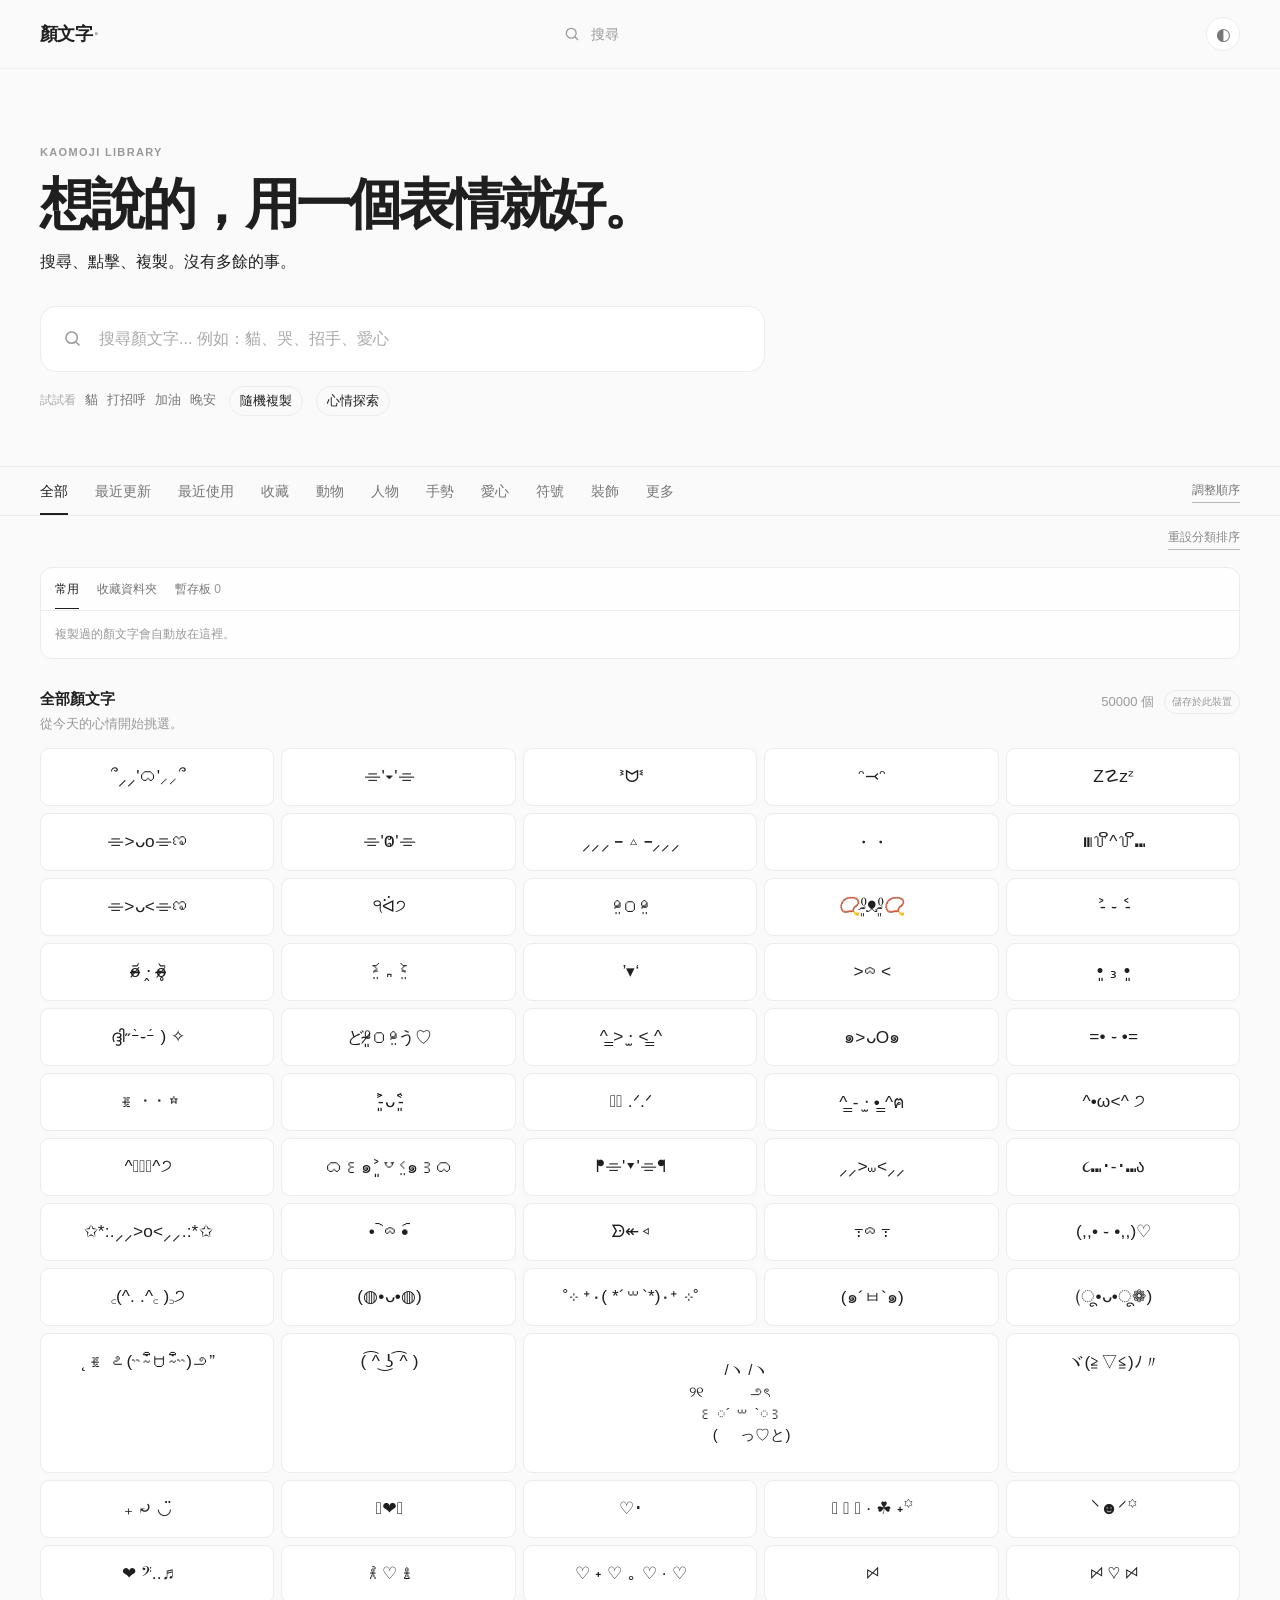
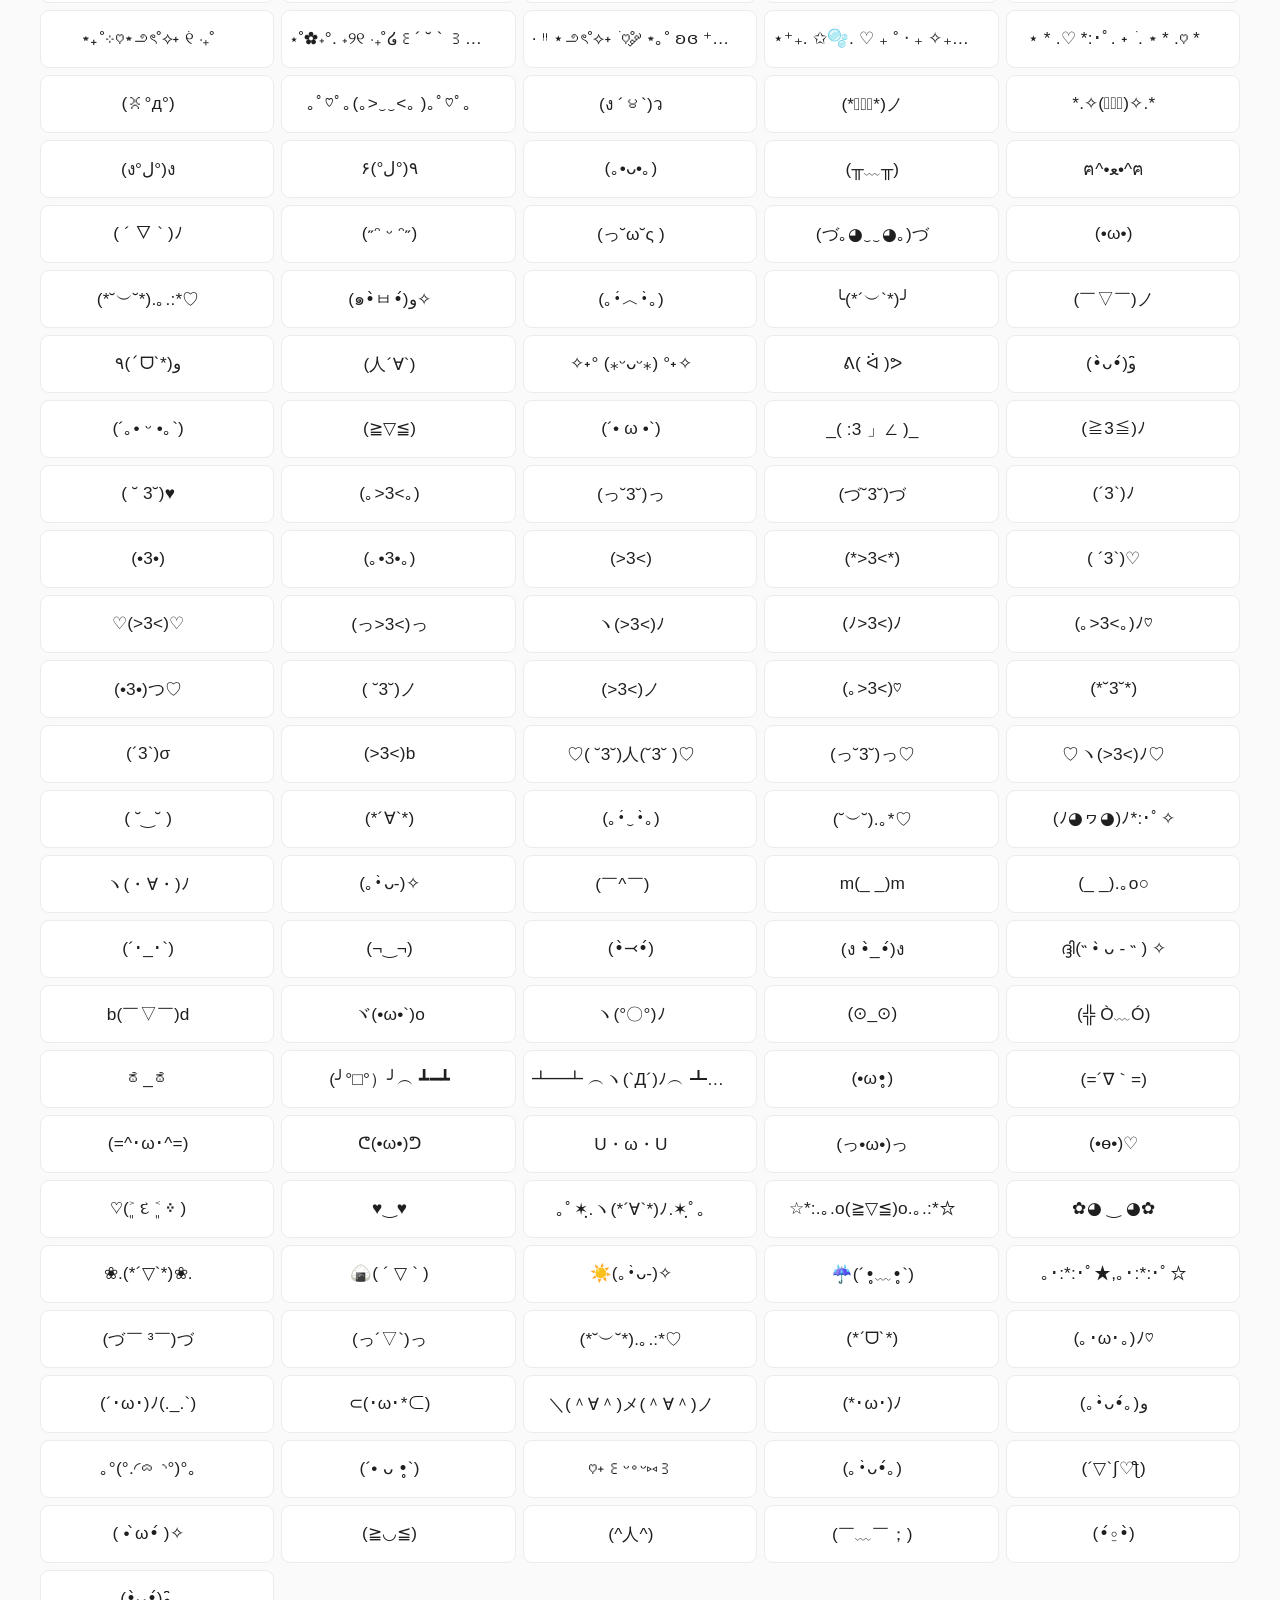
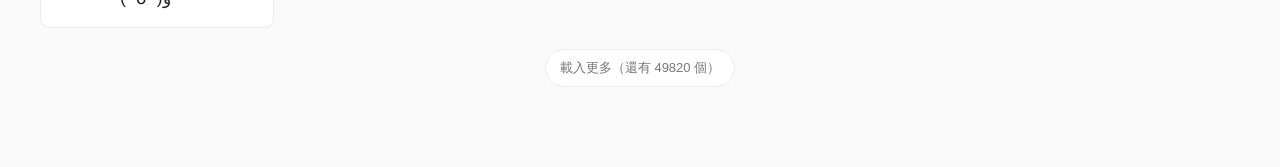
==== index.html @ 2b72f9fc "Refresh no-mark catalog version" ====
<!doctype html>
<html lang="zh-Hant">
  <head>
    <meta name="google-site-verification" content="ATZ54jSmBNwlNA5wtDltwDl-z40G0JLNudGG2Vy8XMU" />
    <meta charset="UTF-8" />
    <meta name="viewport" content="width=device-width, initial-scale=1.0" />
    <meta name="theme-color" content="#fafafa" />
    <meta name="description" content="快速搜尋、收藏並複製顏文字。乾淨、安靜的 Kaomoji 工具。" />
    <meta property="og:title" content="顏文字 · Kaomoji" />
    <meta property="og:description" content="快速搜尋、收藏並複製顏文字。" />
    <link rel="icon" href="./favicon.svg" type="image/svg+xml" />
    <link rel="manifest" href="./manifest.webmanifest" />
    <title>顏文字 · Kaomoji</title>
    <link rel="stylesheet" href="./styles.css?v=20260801-no-combining-marks" />
  </head>
  <body>
    <header class="site-header">
      <div class="header-content">
        <a class="logo" href="#top" aria-label="顏文字首頁">顏文字<span>·</span></a>
        <label class="header-search" for="search-input">
          <svg viewBox="0 0 24 24" aria-hidden="true"><circle cx="11" cy="11" r="6.5"></circle><path d="m16 16 4 4"></path></svg>
          <input id="search-input" type="search" placeholder="搜尋" autocomplete="off" />
        </label>
        <button id="theme-toggle" class="theme-toggle" type="button" aria-label="切換深色模式" title="切換深色模式">◐</button>
      </div>
    </header>

    <main id="top" class="main-content">
      <section class="intro" aria-labelledby="page-title">
        <p class="eyebrow">KAOMOJI LIBRARY</p>
        <h1 id="page-title">想說的，用一個表情就好。</h1>
        <p>搜尋、點擊、複製。沒有多餘的事。</p>
        <label class="hero-search" for="hero-search-input">
          <svg viewBox="0 0 24 24" aria-hidden="true"><circle cx="11" cy="11" r="6.5"></circle><path d="m16 16 4 4"></path></svg>
          <input id="hero-search-input" type="search" placeholder="搜尋顏文字... 例如：貓、哭、招手、愛心" autocomplete="off" />
          <button class="clear-search" type="button" aria-label="清除搜尋">清除</button>
        </label>
        <div class="suggestions" aria-label="常用搜尋">
          <span>試試看</span>
          <button type="button">貓</button><button type="button">打招呼</button><button type="button">加油</button><button type="button">晚安</button>
          <button type="button" id="random-button" class="random-button">隨機複製</button>
          <button type="button" id="mood-button" class="random-button">心情探索</button>
        </div>
      </section>

      <nav class="category-bar" aria-label="顏文字分類">
        <div id="categories" class="categories"></div>
        <button id="reorder-categories" class="reorder-categories" type="button" aria-pressed="false">調整順序</button>
      </nav>
      <section id="filter-panel" class="filter-panel" aria-label="完整分類" hidden></section>
      <button id="reset-category-order" class="reset-category-order" type="button" hidden>重設分類排序</button>

      <section class="personal-tools" aria-label="我的工具">
        <div class="tool-tabs" role="tablist" aria-label="個人顏文字">
          <button type="button" class="tool-tab active" data-personal-view="frequent">常用</button>
          <button type="button" class="tool-tab" data-personal-view="collections">收藏資料夾</button>
          <button type="button" class="tool-tab" data-personal-view="clipboard">暫存板 <span id="clipboard-count">0</span></button>
        </div>
        <div id="personal-panel" class="personal-panel"></div>
      </section>

      <section class="list-section" aria-live="polite">
        <div class="list-heading">
          <div><p id="list-title">全部顏文字</p><span id="category-description">從今天的心情開始挑選。</span></div>
          <div class="list-meta"><span id="result-count"></span><span class="storage-status">儲存於此裝置</span></div>
        </div>
        <div id="kaomoji-list" class="kaomoji-list"></div>
        <div id="empty-state" class="empty-state" hidden>
          <p>找不到相符的顏文字</p>
          <div id="related-searches" class="related-searches" aria-label="建議搜尋"></div>
          <button type="button" id="reset-button">清除搜尋</button>
        </div>
      </section>
    </main>

    <template id="kaomoji-template">
      <article class="kaomoji-row">
        <button class="kaomoji-copy" type="button" aria-label="複製顏文字">
          <span class="kaomoji-main"><span class="kaomoji-text"></span><span class="copied-text" aria-hidden="true">✓ 已複製</span></span>
          <span class="kaomoji-tags"></span>
        </button>
        <button class="favorite-button" type="button" aria-label="加入收藏">
          <svg viewBox="0 0 24 24" aria-hidden="true"><path d="m12 20-1.45-1.32C5.4 14.02 2 10.94 2 7.15 2 4.07 4.42 2 7.5 2c1.74 0 3.41.81 4.5 2.09A6.05 6.05 0 0 1 16.5 2C19.58 2 22 4.07 22 7.15c0 3.79-3.4 6.87-8.55 11.54L12 20Z"></path></svg>
        </button>
        <button class="details-button" type="button" aria-label="查看顏文字詳情">i</button>
        <button class="collection-button" type="button" aria-label="加入收藏資料夾">＋</button>
      </article>
    </template>

    <dialog id="details-dialog" class="details-dialog">
      <button class="dialog-close" type="button" aria-label="關閉">×</button>
      <p class="dialog-kicker">顏文字詳情</p>
      <p id="detail-kaomoji" class="detail-kaomoji"></p>
      <p id="detail-name" class="detail-name"></p>
      <div id="detail-tags" class="detail-tags"></div>
      <div class="detail-actions">
        <button id="detail-copy" type="button">複製</button>
        <button id="detail-share" type="button">分享連結</button>
      </div>
      <div><p class="dialog-kicker">相似顏文字</p><div id="similar-kaomojis" class="similar-kaomojis"></div></div>
    </dialog>

    <script src="./script.js?v=20260801-no-combining-marks"></script>
  </body>
</html>
---- styles.css ----
:root {
  --bg: #fafafa;
  --surface: #ffffff;
  --text: #1f1f1f;
  --muted: #777777;
  --border: #ececec;
  --soft: #f5f5f5;
  --radius: 16px;
}

:root[data-theme="dark"] {
  --bg: #171717;
  --surface: #202020;
  --text: #f2f2f2;
  --muted: #aaa;
  --border: #363636;
  --soft: #2b2b2b;
}

* { box-sizing: border-box; }
html { scroll-behavior: smooth; }
body {
  margin: 0;
  background: var(--bg);
  color: var(--text);
  font-family: -apple-system, BlinkMacSystemFont, "Segoe UI", "Noto Sans TC", sans-serif;
  -webkit-font-smoothing: antialiased;
}
button, input { font: inherit; }
button { cursor: pointer; }

.site-header {
  position: sticky;
  top: 0;
  z-index: 10;
  background: color-mix(in srgb, var(--bg) 92%, transparent);
  backdrop-filter: blur(12px);
  border-bottom: 1px solid color-mix(in srgb, var(--border) 75%, transparent);
}
.header-content, .main-content { width: min(1200px, calc(100% - 40px)); margin: 0 auto; }
.header-content { height: 68px; display: flex; align-items: center; justify-content: space-between; gap: 38px; }
.logo { flex: 0 0 auto; color: var(--text); font-size: 18px; font-weight: 680; letter-spacing: -.04em; text-decoration: none; }
.logo span { color: #aaa; padding-left: 2px; }
.header-search { height: 36px; display: flex; align-items: center; gap: 8px; width: 178px; color: #999; }
.header-search svg, .hero-search svg { width: 18px; height: 18px; flex: none; fill: none; stroke: currentColor; stroke-width: 1.7; }
.header-search input { width: 100%; min-width: 0; border: 0; outline: 0; background: transparent; color: var(--text); font-size: 14px; }
.header-search input::placeholder { color: #999; }
.theme-toggle { display: grid; place-items: center; width: 34px; height: 34px; flex: none; border: 1px solid var(--border); border-radius: 50%; background: var(--surface); color: var(--muted); font-size: 17px; transition: 200ms ease-out; }
.theme-toggle:hover { color: var(--text); border-color: var(--muted); }

.intro { padding: 77px 0 50px; max-width: 725px; }
.eyebrow { margin: 0 0 16px; color: #999; font-size: 11px; font-weight: 650; letter-spacing: .12em; }
h1 { margin: 0; font-size: clamp(36px, 5vw, 55px); font-weight: 700; letter-spacing: -.07em; line-height: 1.12; }
.intro > p:last-child { margin: 16px 0 0; color: var(--muted); font-size: 15px; }
.hero-search { height: 66px; display: flex; align-items: center; gap: 14px; margin-top: 33px; padding: 0 17px 0 21px; background: var(--surface); border: 1px solid var(--border); border-radius: var(--radius); color: #999; transition: border-color 200ms ease-out, box-shadow 200ms ease-out; }
.hero-search:focus-within { border-color: #b7b7b7; box-shadow: 0 8px 24px rgba(0,0,0,.045); }
.hero-search svg { width: 21px; height: 21px; }
.hero-search input { width: 100%; min-width: 0; border: 0; outline: 0; background: transparent; color: var(--text); font-size: 16px; }
.hero-search input::placeholder { color: #aaa; }
.clear-search { visibility: hidden; flex: none; border: 0; background: var(--soft); border-radius: 7px; padding: 7px 10px; color: var(--muted); font-size: 12px; }
.clear-search.visible { visibility: visible; }
.suggestions { display: flex; align-items: center; gap: 9px; margin-top: 14px; overflow-x: auto; white-space: nowrap; scrollbar-width: none; }
.suggestions::-webkit-scrollbar { display: none; }
.suggestions span { color: #aaa; font-size: 12px; }
.suggestions button { border: 0; border-bottom: 1px solid transparent; background: transparent; padding: 3px 0; color: var(--muted); font-size: 13px; transition: color 200ms ease-out, border-color 200ms ease-out; }
.suggestions button:hover { border-color: var(--text); color: var(--text); }
.suggestions .random-button { margin-left: 4px; border: 1px solid var(--border); border-radius: 99px; padding: 5px 10px; color: var(--text); }
.suggestions .random-button:hover { border-color: var(--text); }

.category-bar { position: sticky; top: 68px; z-index: 5; display: flex; align-items: center; gap: 18px; margin: 0 calc((100vw - min(1200px, calc(100vw - 40px))) / -2); padding: 0 max(20px, calc((100vw - 1200px) / 2)); background: color-mix(in srgb, var(--bg) 94%, transparent); backdrop-filter: blur(10px); border-top: 1px solid var(--border); border-bottom: 1px solid var(--border); }
.categories { min-width: 0; flex: 1; }
.reorder-categories { flex: none; border: 0; border-bottom: 1px solid #b9b9b9; padding: 3px 0; background: transparent; color: #777; font-size: 12px; }
.reorder-categories[aria-pressed="true"] { color: var(--text); border-color: var(--text); }
.categories { display: flex; gap: 27px; overflow-x: auto; scrollbar-width: none; white-space: nowrap; }
.categories::-webkit-scrollbar { display: none; }
.category-button { position: relative; display: inline-flex; align-items: center; gap: 5px; flex: none; border: 0; background: transparent; color: var(--muted); padding: 16px 0 14px; font-size: 14px; transition: color 200ms ease-out; }
.category-button:hover, .category-button.active { color: var(--text); }
.category-button.active::after { content: ""; position: absolute; height: 1.5px; background: var(--text); inset: auto 0 0; }
.category-button { touch-action: pan-x; }
.category-button.dragging { opacity: .35; }
.category-bar.reorder-mode .category-button { cursor: grab; animation: category-wiggle .16s ease-in-out infinite alternate; }
.category-bar.reorder-mode .category-button:active { cursor: grabbing; }
.category-drag-handle { display: none; color: #aaa; font-size: 15px; line-height: 1; touch-action: none; user-select: none; }
.category-bar.reorder-mode .category-drag-handle { display: inline; }
.category-button.drop-target::before { content: ""; position: absolute; top: 12px; bottom: 11px; left: -14px; width: 2px; border-radius: 2px; background: var(--text); }
.category-button.drop-target-after::after { content: ""; position: absolute; top: 12px; bottom: 11px; right: -14px; width: 2px; border-radius: 2px; background: var(--text); }
.category-bar.reorder-mode { cursor: grabbing; user-select: none; }
@keyframes category-wiggle { from { transform: rotate(-.35deg); } to { transform: rotate(.35deg); } }
.reset-category-order { display: block; margin: 10px 0 0 auto; border: 0; border-bottom: 1px solid #bbb; padding: 3px 0; background: transparent; color: #888; font-size: 12px; }
.filter-panel { margin: 0 0 4px; padding: 22px 0 2px; border-bottom: 1px solid var(--border); }
.filter-group { display: flex; align-items: baseline; gap: 18px; padding: 0 0 16px; }
.filter-group > span { width: 54px; flex: none; color: #999; font-size: 12px; }
.filter-options { display: flex; flex-wrap: wrap; gap: 8px; }
.filter-option { border: 1px solid var(--border); border-radius: 99px; background: var(--surface); padding: 6px 10px; color: var(--muted); font-size: 13px; transition: 200ms ease-out; }
.filter-option:hover, .filter-option.active { border-color: var(--text); color: var(--text); }

.personal-tools { margin-top: 17px; border: 1px solid var(--border); border-radius: 12px; background: color-mix(in srgb, var(--surface) 88%, transparent); }
.tool-tabs { display: flex; align-items: center; gap: 18px; min-height: 43px; padding: 0 14px; border-bottom: 1px solid var(--border); overflow-x: auto; }
.tool-tab { flex: none; border: 0; border-bottom: 1px solid transparent; background: transparent; padding: 12px 0 10px; color: var(--muted); font-size: 12px; }
.tool-tab.active { border-color: var(--text); color: var(--text); }
.tool-tab span { color: #999; }
.personal-panel { min-height: 47px; display: flex; align-items: center; gap: 8px; padding: 8px 14px; overflow-x: auto; scrollbar-width: none; }
.personal-panel::-webkit-scrollbar { display: none; }
.personal-panel p { margin: 0; color: #999; font-size: 12px; }
.personal-panel button, .collection-chip { flex: none; border: 1px solid var(--border); border-radius: 99px; background: var(--surface); padding: 6px 10px; color: var(--muted); font-size: 12px; }
.personal-panel button:hover, .collection-chip:hover { border-color: var(--text); color: var(--text); }
.personal-panel .primary-tool { border-color: var(--text); color: var(--text); }
.personal-panel .danger-tool { color: #c87079; }

.list-section { padding: 31px 0 76px; }
.list-heading { display: flex; justify-content: space-between; align-items: flex-start; min-height: 34px; margin-bottom: 15px; }
.list-heading p { margin: 0 0 5px; font-size: 15px; font-weight: 650; }
.list-heading div > span { color: #999; font-size: 13px; }
.list-heading span { color: #aaa; font-size: 13px; }
.list-meta { display: flex; align-items: center; gap: 10px; }
.storage-status { border: 1px solid var(--border); border-radius: 99px; padding: 4px 7px; color: #aaa; font-size: 10px !important; }
.kaomoji-list { display: grid; grid-template-columns: repeat(5, minmax(0, 1fr)); gap: 7px; }
.load-more-button { grid-column: 1 / -1; justify-self: center; margin: 14px 0 4px; border: 1px solid var(--border); border-radius: 999px; background: var(--surface); padding: 9px 14px; color: var(--muted); font-size: 13px; transition: border-color 200ms ease-out, color 200ms ease-out; }
.load-more-button:hover { border-color: var(--text); color: var(--text); }
.kaomoji-row { position: relative; min-width: 0; min-height: 56px; border: 1px solid var(--border); border-radius: 9px; background: var(--surface); overflow: hidden; transition: box-shadow 200ms ease-out, transform 200ms ease-out, border-color 200ms ease-out; }
.kaomoji-row:hover { border-color: rgba(120,120,120,.24); background: rgba(255,255,255,.58); box-shadow: 0 7px 18px rgba(0,0,0,.045); backdrop-filter: blur(13px) saturate(1.15); -webkit-backdrop-filter: blur(13px) saturate(1.15); transform: translateY(-1px); }
.kaomoji-copy { width: 100%; min-height: 56px; display: grid; place-items: center; border: 0; background: transparent; color: var(--text); padding: 8px 26px 8px 8px; text-align: center; transition: background 200ms ease-out; }
.kaomoji-copy:hover { background: #fdfdfd; }
.kaomoji-main { max-width: 100%; overflow: hidden; font-size: clamp(15px, 1.35vw, 19px); letter-spacing: .01em; text-overflow: ellipsis; white-space: nowrap; }
.kaomoji-row.multiline { grid-column: span 2; min-height: 138px; }
.kaomoji-row.multiline .kaomoji-copy { min-height: 138px; padding: 12px 30px 12px 12px; }
.kaomoji-row.multiline .kaomoji-main { overflow: visible; font-size: 15px; line-height: 1.45; text-overflow: clip; white-space: pre; }
.kaomoji-tags { display: none; }
.kaomoji-row:hover .kaomoji-copy { color: var(--text); }
.kaomoji-row:hover .kaomoji-text { display: none; }
.kaomoji-row:hover .kaomoji-tags { display: flex; position: absolute; inset: 0; align-items: center; justify-content: center; gap: 5px; padding: 7px 26px 7px 8px; color: #858585; font-size: 11px; white-space: nowrap; }
.kaomoji-row:hover .kaomoji-tags i { font-style: normal; }
.copied-text { display: none; color: #43805f; font-size: 14px; font-weight: 600; letter-spacing: .01em; }
.kaomoji-row.copied .kaomoji-text { display: none; }
.kaomoji-row.copied .copied-text { display: inline; }
.favorite-button { position: absolute; top: 3px; right: 3px; border: 0; background: transparent; color: #bbb; padding: 8px; line-height: 0; opacity: 0; transition: opacity 200ms ease-out, color 200ms ease-out, transform 200ms ease-out; }
.kaomoji-row:hover .favorite-button, .favorite-button.active { opacity: 1; }
.favorite-button svg { width: 18px; height: 18px; fill: transparent; stroke: currentColor; stroke-width: 1.6; }
.favorite-button.active { color: #d06b77; }
.kaomoji-row:hover .favorite-button { color: #9d9d9d; }
.kaomoji-row:hover .favorite-button.active { color: #ff9ba5; }
.favorite-button.active svg { fill: currentColor; }
.favorite-button:active { transform: scale(.88); }
.details-button, .collection-button { position: absolute; z-index: 1; border: 0; border-radius: 7px; background: transparent; color: #aaa; font-size: 13px; line-height: 1; opacity: 0; transition: opacity 200ms ease-out, color 200ms ease-out; }
.details-button { right: 30px; bottom: 5px; padding: 6px 8px; font-family: Georgia, serif; }
.collection-button { left: 4px; top: 4px; padding: 6px 8px; font-size: 16px; }
.kaomoji-row:hover .details-button, .kaomoji-row:hover .collection-button { opacity: 1; }
.details-button:hover, .collection-button:hover { color: var(--text); }
.empty-state { padding: 68px 0; text-align: center; color: var(--muted); }
.empty-state p { margin: 0 0 14px; }
.empty-state button { border: 0; border-bottom: 1px solid #aaa; padding: 3px 0; background: transparent; color: var(--text); font-size: 14px; }
.related-searches { display: flex; justify-content: center; flex-wrap: wrap; gap: 8px; max-width: 420px; margin: 0 auto 20px; }
.related-searches::before { content: "也可以試試"; width: 100%; color: #aaa; font-size: 12px; }
.related-searches button { border: 1px solid var(--border); border-radius: 99px; background: var(--surface); padding: 6px 10px; color: var(--muted); font-size: 13px; }
.related-searches button:hover { border-color: var(--text); color: var(--text); }

.details-dialog { width: min(440px, calc(100% - 32px)); border: 1px solid var(--border); border-radius: 16px; padding: 27px; background: var(--surface); color: var(--text); box-shadow: 0 24px 80px rgba(0,0,0,.16); }
.details-dialog::backdrop { background: rgba(0,0,0,.28); backdrop-filter: blur(2px); }
.dialog-close { position: absolute; top: 12px; right: 13px; border: 0; background: transparent; color: var(--muted); font-size: 22px; }
.dialog-kicker { margin: 0 0 10px; color: #999; font-size: 11px; letter-spacing: .08em; }
.detail-kaomoji { margin: 0; overflow-x: auto; color: var(--text); font-size: 28px; white-space: nowrap; }
.detail-kaomoji.multiline { font-size: 18px; line-height: 1.45; white-space: pre; }
.detail-name { margin: 13px 0 10px; color: var(--muted); font-size: 13px; }
.detail-tags { display: flex; flex-wrap: wrap; gap: 6px; }
.detail-tags span { border-radius: 99px; background: var(--soft); padding: 5px 8px; color: var(--muted); font-size: 11px; }
.detail-actions { display: flex; gap: 8px; margin: 20px 0 25px; }
.detail-actions button { border: 1px solid var(--border); border-radius: 9px; background: var(--surface); padding: 8px 11px; color: var(--text); font-size: 13px; }
.detail-actions button:first-child { background: var(--text); color: var(--surface); }
.similar-kaomojis { display: flex; flex-wrap: wrap; gap: 7px; }
.similar-kaomojis button { border: 1px solid var(--border); border-radius: 8px; background: var(--surface); padding: 7px 9px; color: var(--text); font-size: 14px; }

:root[data-theme="dark"] .site-header, :root[data-theme="dark"] .category-bar { background: color-mix(in srgb, var(--bg) 92%, transparent); }
:root[data-theme="dark"] .kaomoji-row:hover, :root[data-theme="dark"] .kaomoji-copy:hover { background: #262626; }

@media (max-width: 640px) {
  .header-content, .main-content { width: min(100% - 32px, 1200px); }
  .header-content { height: 60px; gap: 18px; }
  .logo { font-size: 17px; }
  .header-search { width: 85px; }
  .intro { padding: 55px 0 37px; }
  .hero-search { height: 59px; margin-top: 28px; padding-left: 17px; }
  .hero-search input { font-size: 15px; }
  .category-bar { top: 60px; margin: 0 -16px; padding: 0 16px; gap: 14px; }
  .filter-group { display: block; }
  .filter-group > span { display: block; margin-bottom: 9px; }
  .categories { gap: 24px; }
  .category-button { padding-top: 14px; padding-bottom: 13px; }
  .list-section { padding-top: 25px; }
  .kaomoji-list { grid-template-columns: repeat(2, minmax(0, 1fr)); gap: 7px; }
  .kaomoji-row, .kaomoji-copy { min-height: 54px; }
  .kaomoji-row.multiline, .kaomoji-row.multiline .kaomoji-copy { grid-column: 1 / -1; min-height: 138px; }
  .kaomoji-main { font-size: 17px; }
  .kaomoji-tags { display: none; }
  .favorite-button { opacity: 1; }
  .details-button, .collection-button { opacity: 1; }
  .personal-tools { margin-top: 13px; }
}

@media (min-width: 641px) and (max-width: 900px) {
  .kaomoji-list { grid-template-columns: repeat(3, minmax(0, 1fr)); }
}
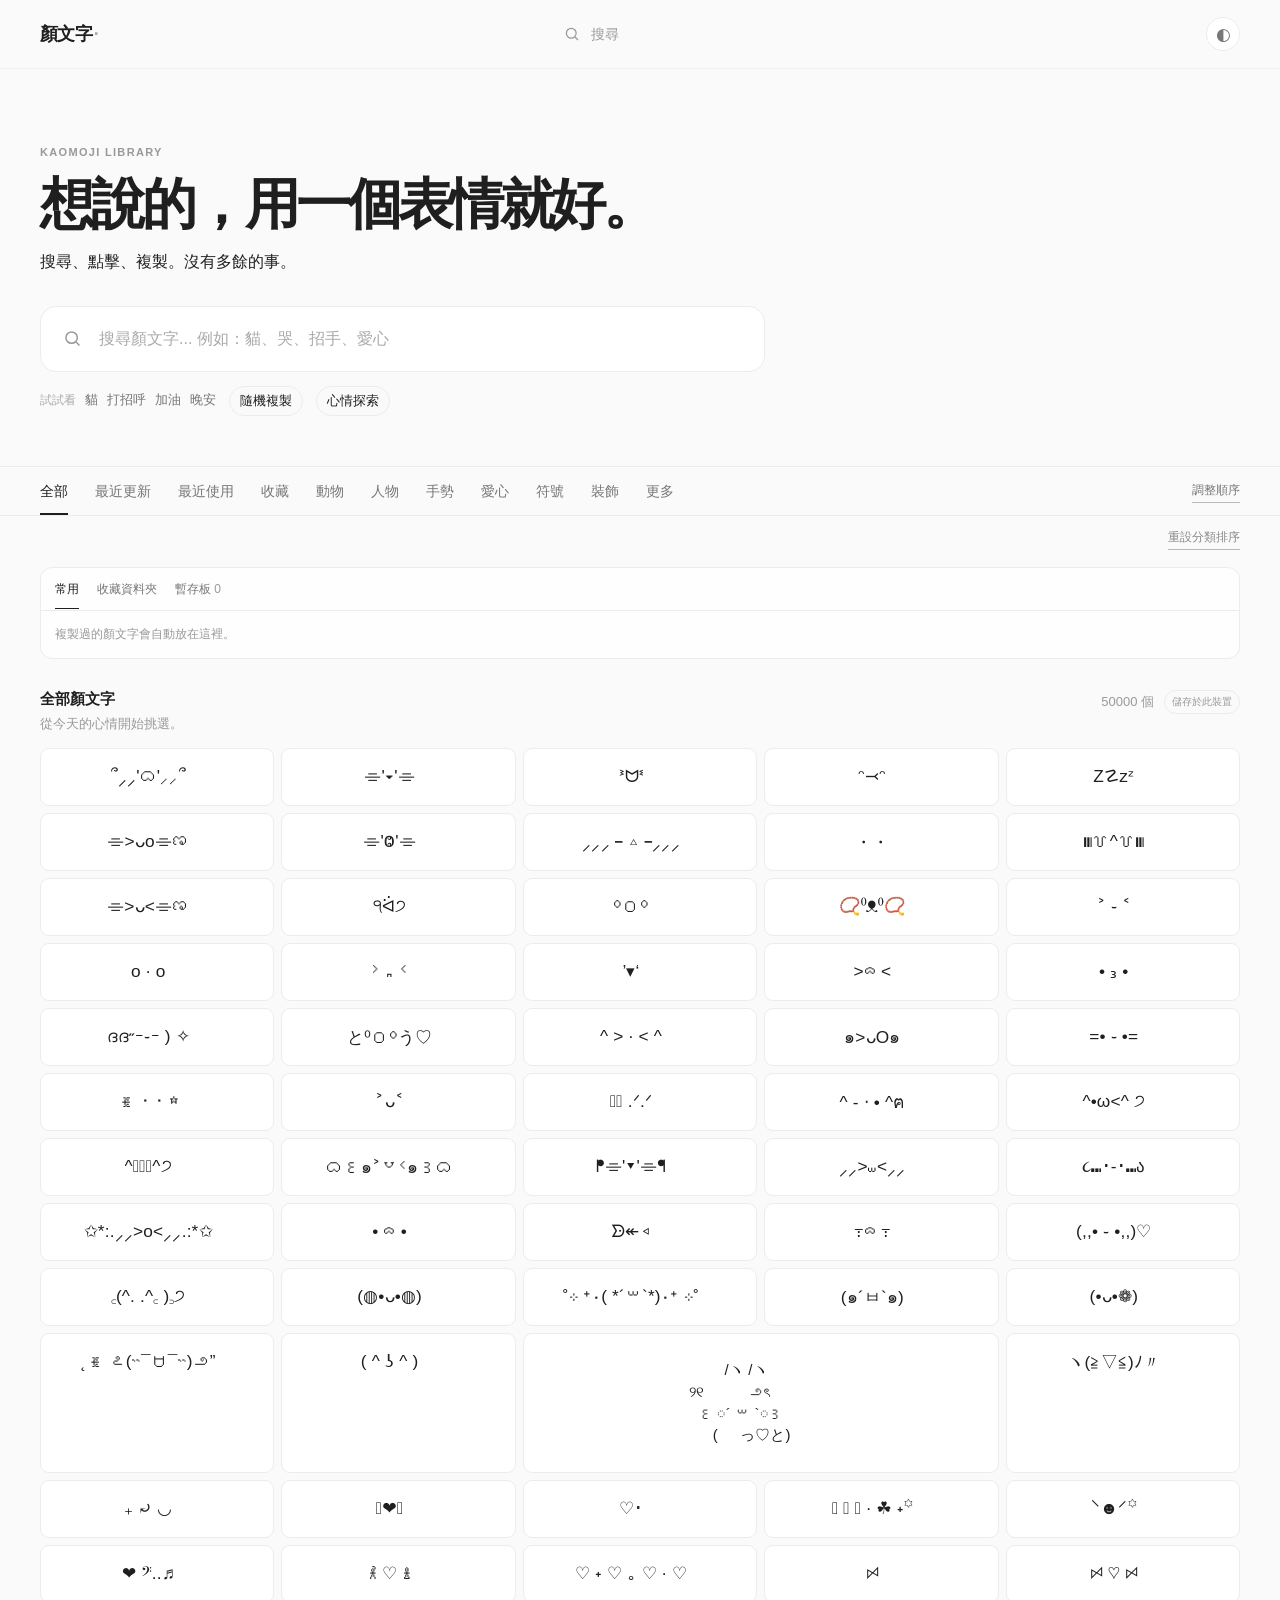
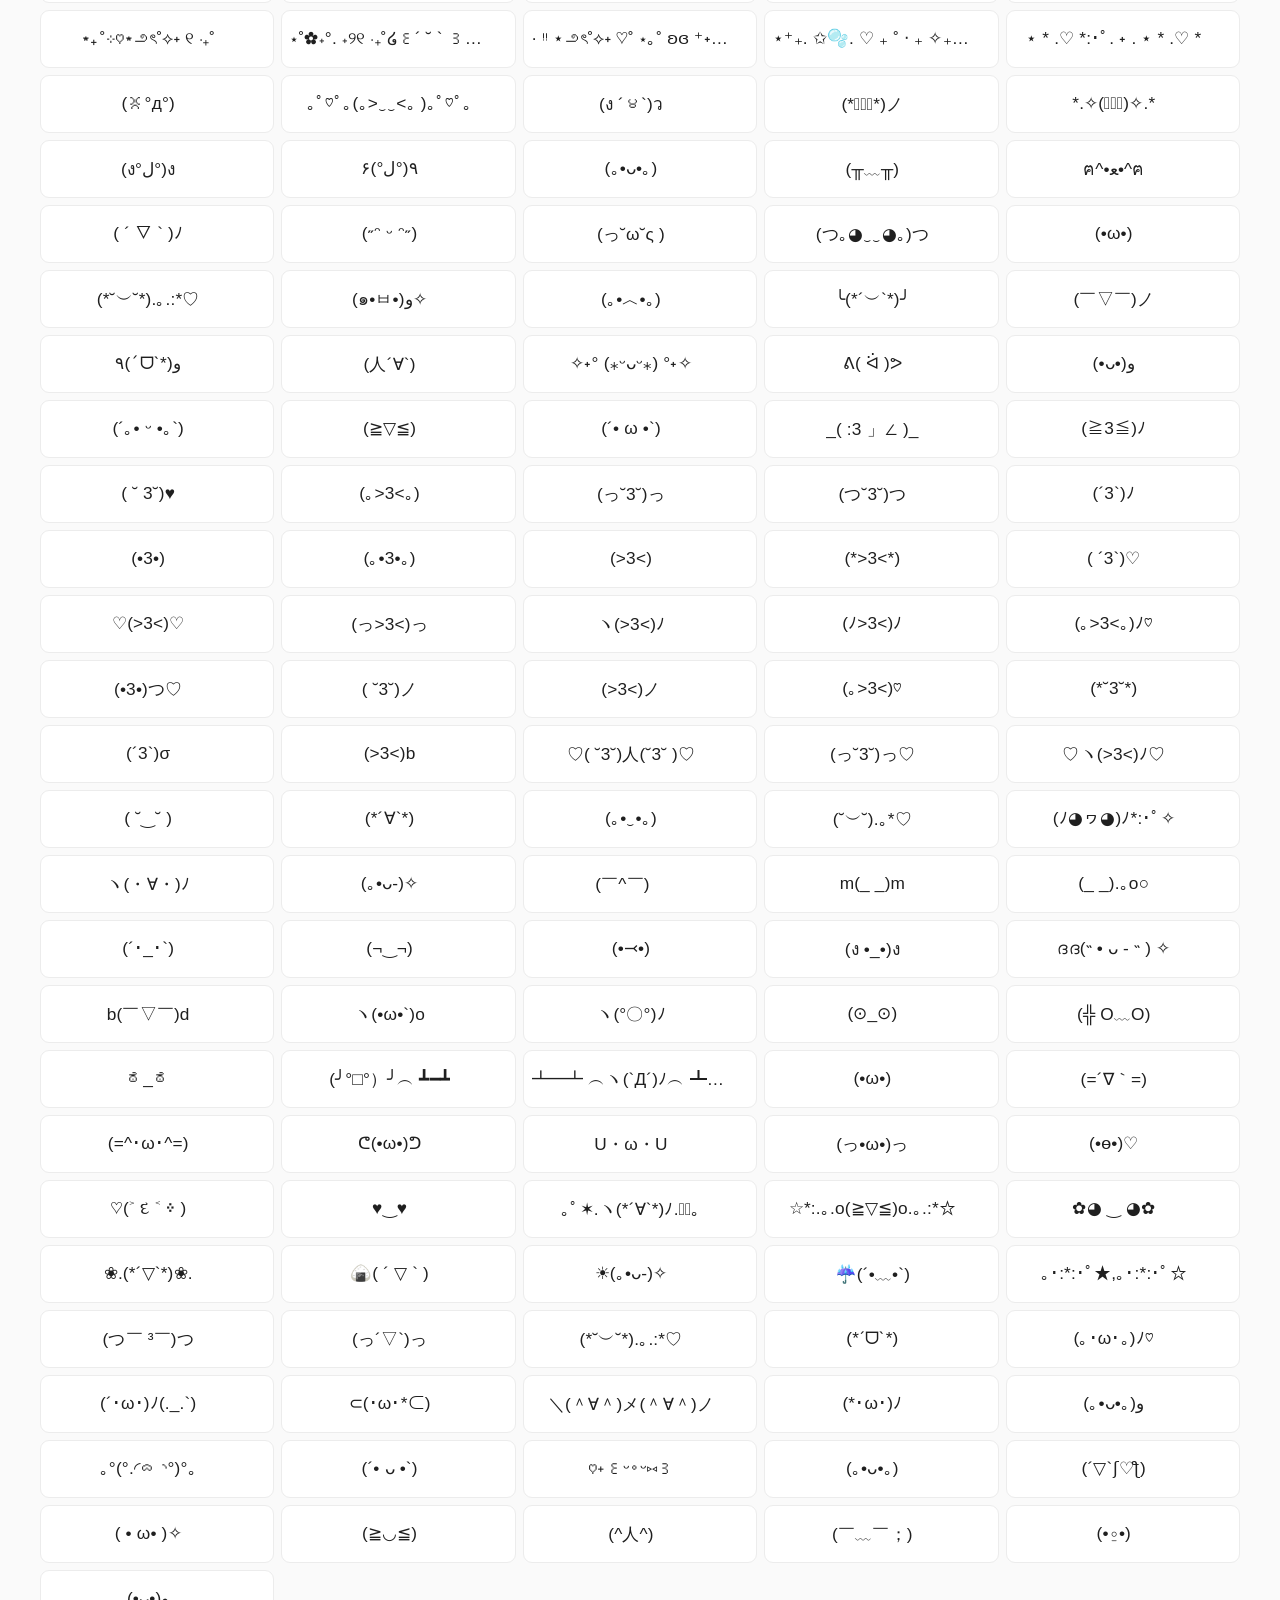
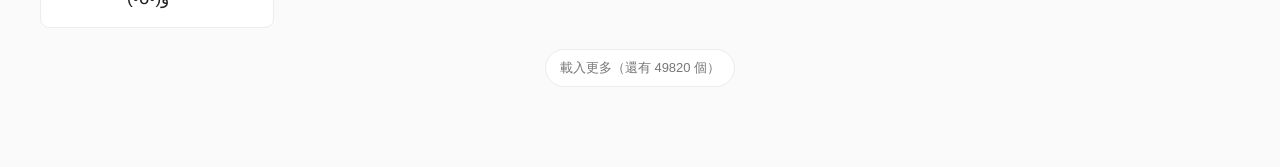
==== commit 8a84f7ea: "Refresh stable glyph version" ====
--- a/index.html
+++ b/index.html
@@ -11,7 +11,7 @@
     <link rel="icon" href="./favicon.svg" type="image/svg+xml" />
     <link rel="manifest" href="./manifest.webmanifest" />
     <title>顏文字 · Kaomoji</title>
-    <link rel="stylesheet" href="./styles.css?v=20260801-no-combining-marks" />
+    <link rel="stylesheet" href="./styles.css?v=20260801-stable-glyphs" />
   </head>
   <body>
     <header class="site-header">
@@ -100,6 +100,6 @@
       <div><p class="dialog-kicker">相似顏文字</p><div id="similar-kaomojis" class="similar-kaomojis"></div></div>
     </dialog>
 
-    <script src="./script.js?v=20260801-no-combining-marks"></script>
+    <script src="./script.js?v=20260801-stable-glyphs"></script>
   </body>
 </html>
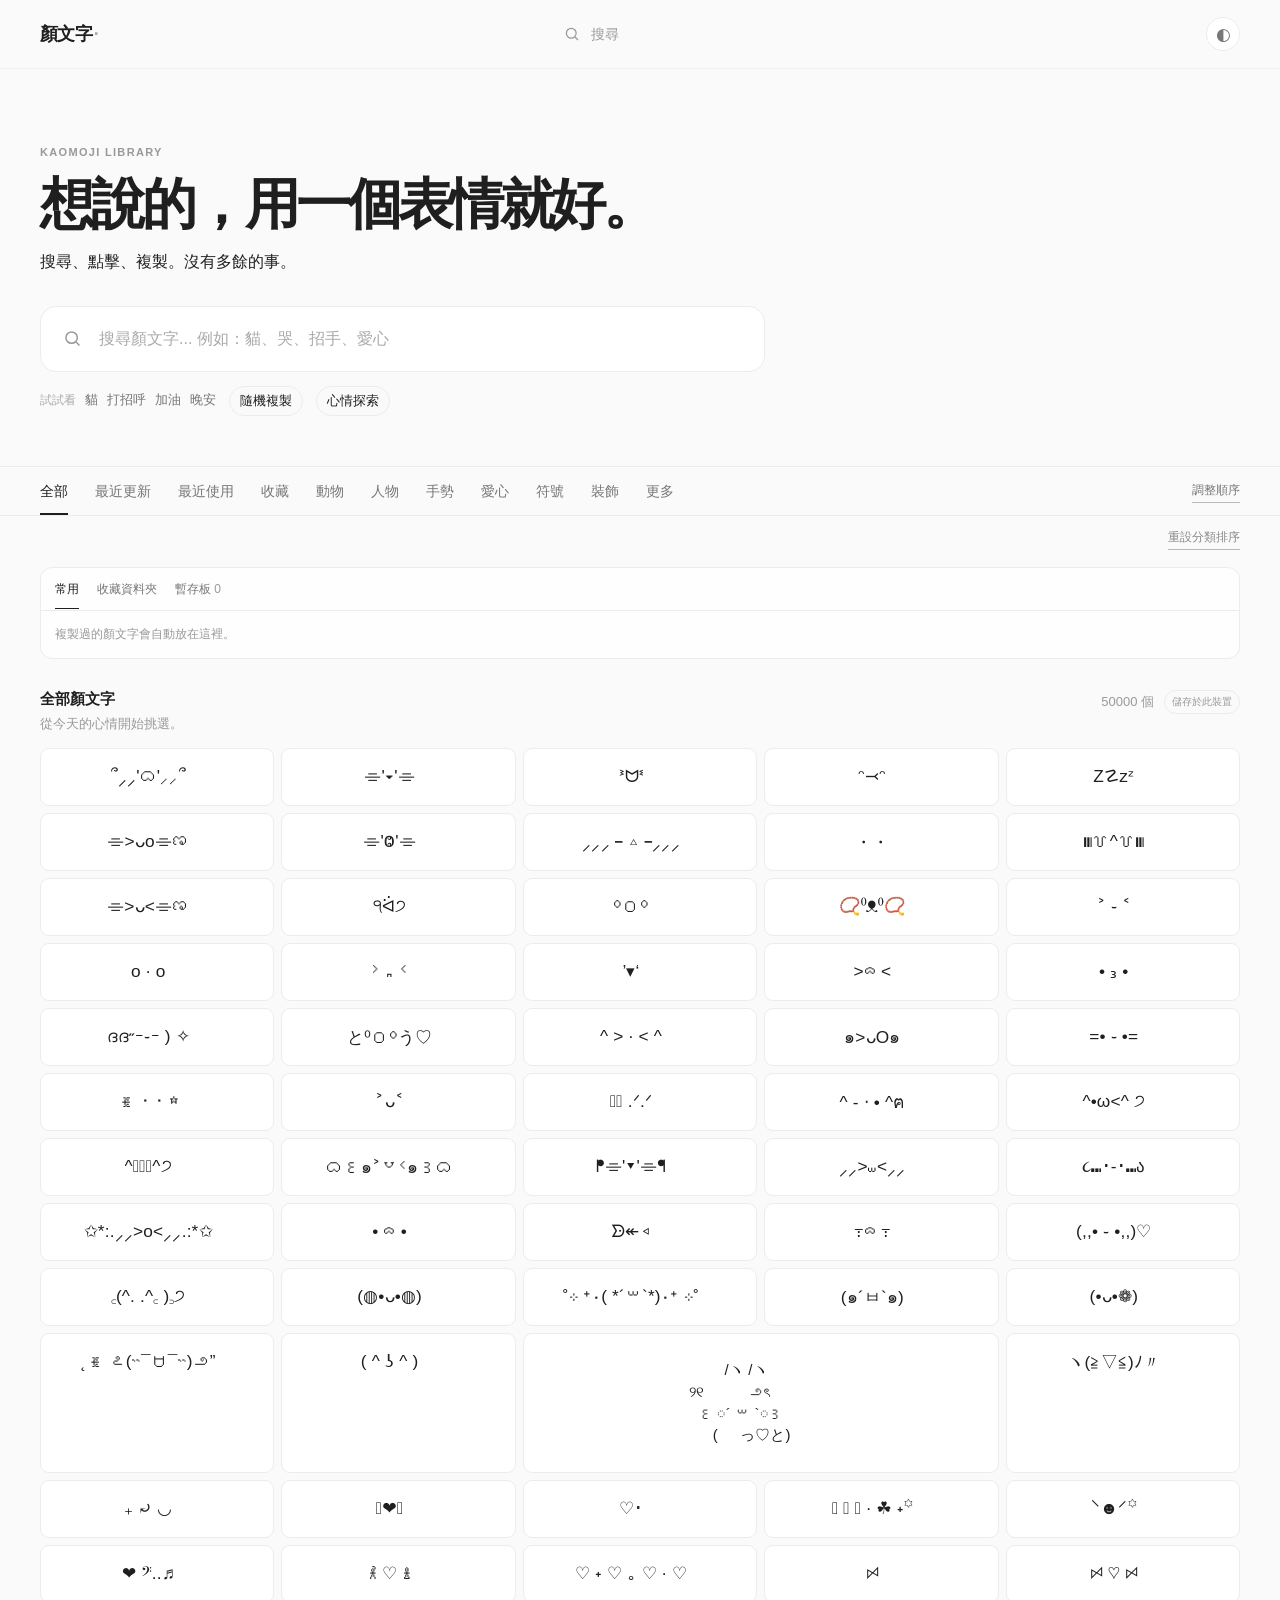
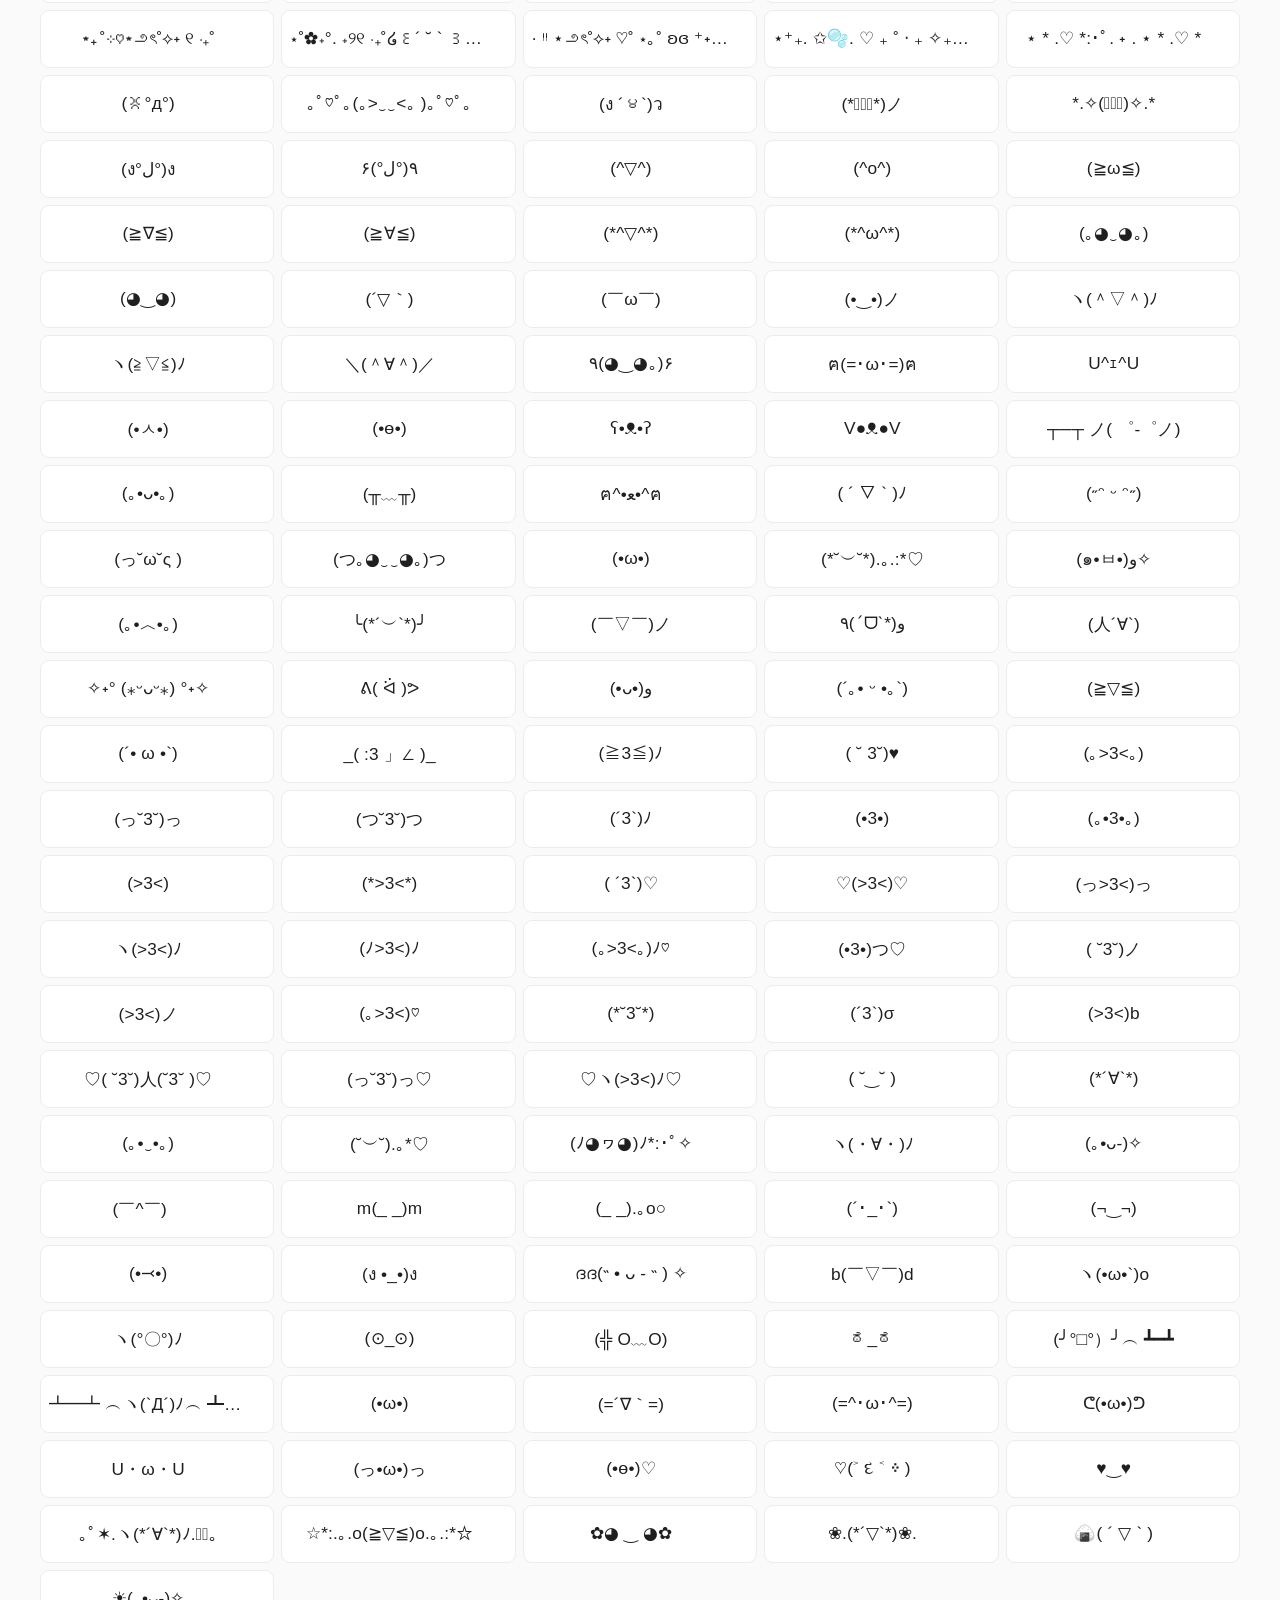
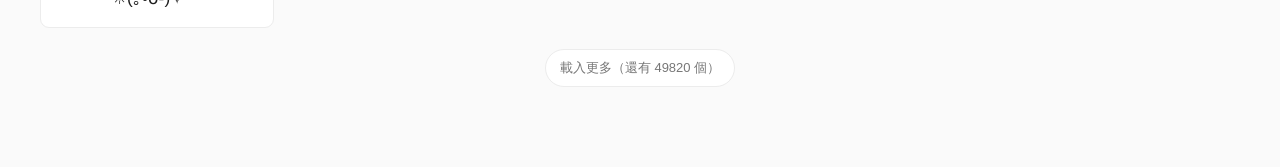
==== commit c8eaa9d6: "Refresh stable picks version" ====
--- a/index.html
+++ b/index.html
@@ -11,7 +11,7 @@
     <link rel="icon" href="./favicon.svg" type="image/svg+xml" />
     <link rel="manifest" href="./manifest.webmanifest" />
     <title>顏文字 · Kaomoji</title>
-    <link rel="stylesheet" href="./styles.css?v=20260801-stable-glyphs" />
+    <link rel="stylesheet" href="./styles.css?v=20260801-stable-picks" />
   </head>
   <body>
     <header class="site-header">
@@ -100,6 +100,6 @@
       <div><p class="dialog-kicker">相似顏文字</p><div id="similar-kaomojis" class="similar-kaomojis"></div></div>
     </dialog>
 
-    <script src="./script.js?v=20260801-stable-glyphs"></script>
+    <script src="./script.js?v=20260801-stable-picks"></script>
   </body>
 </html>
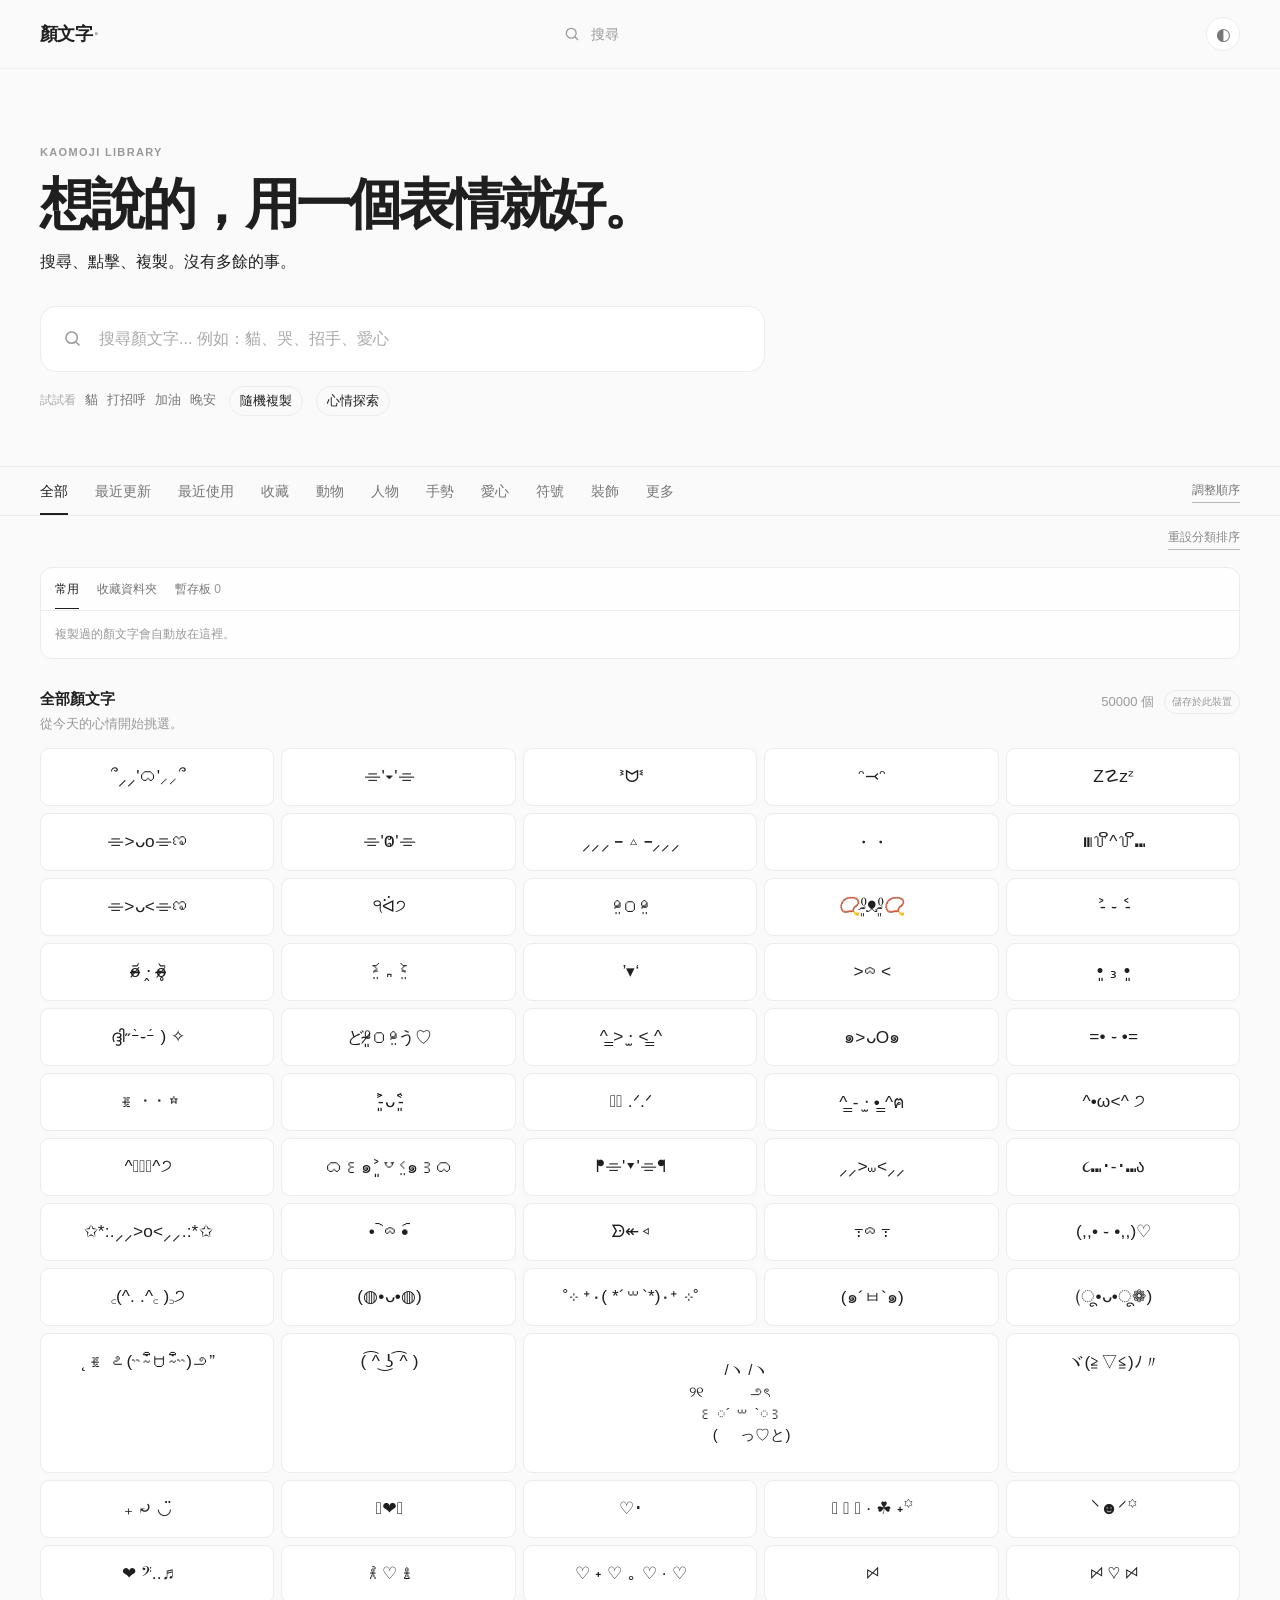
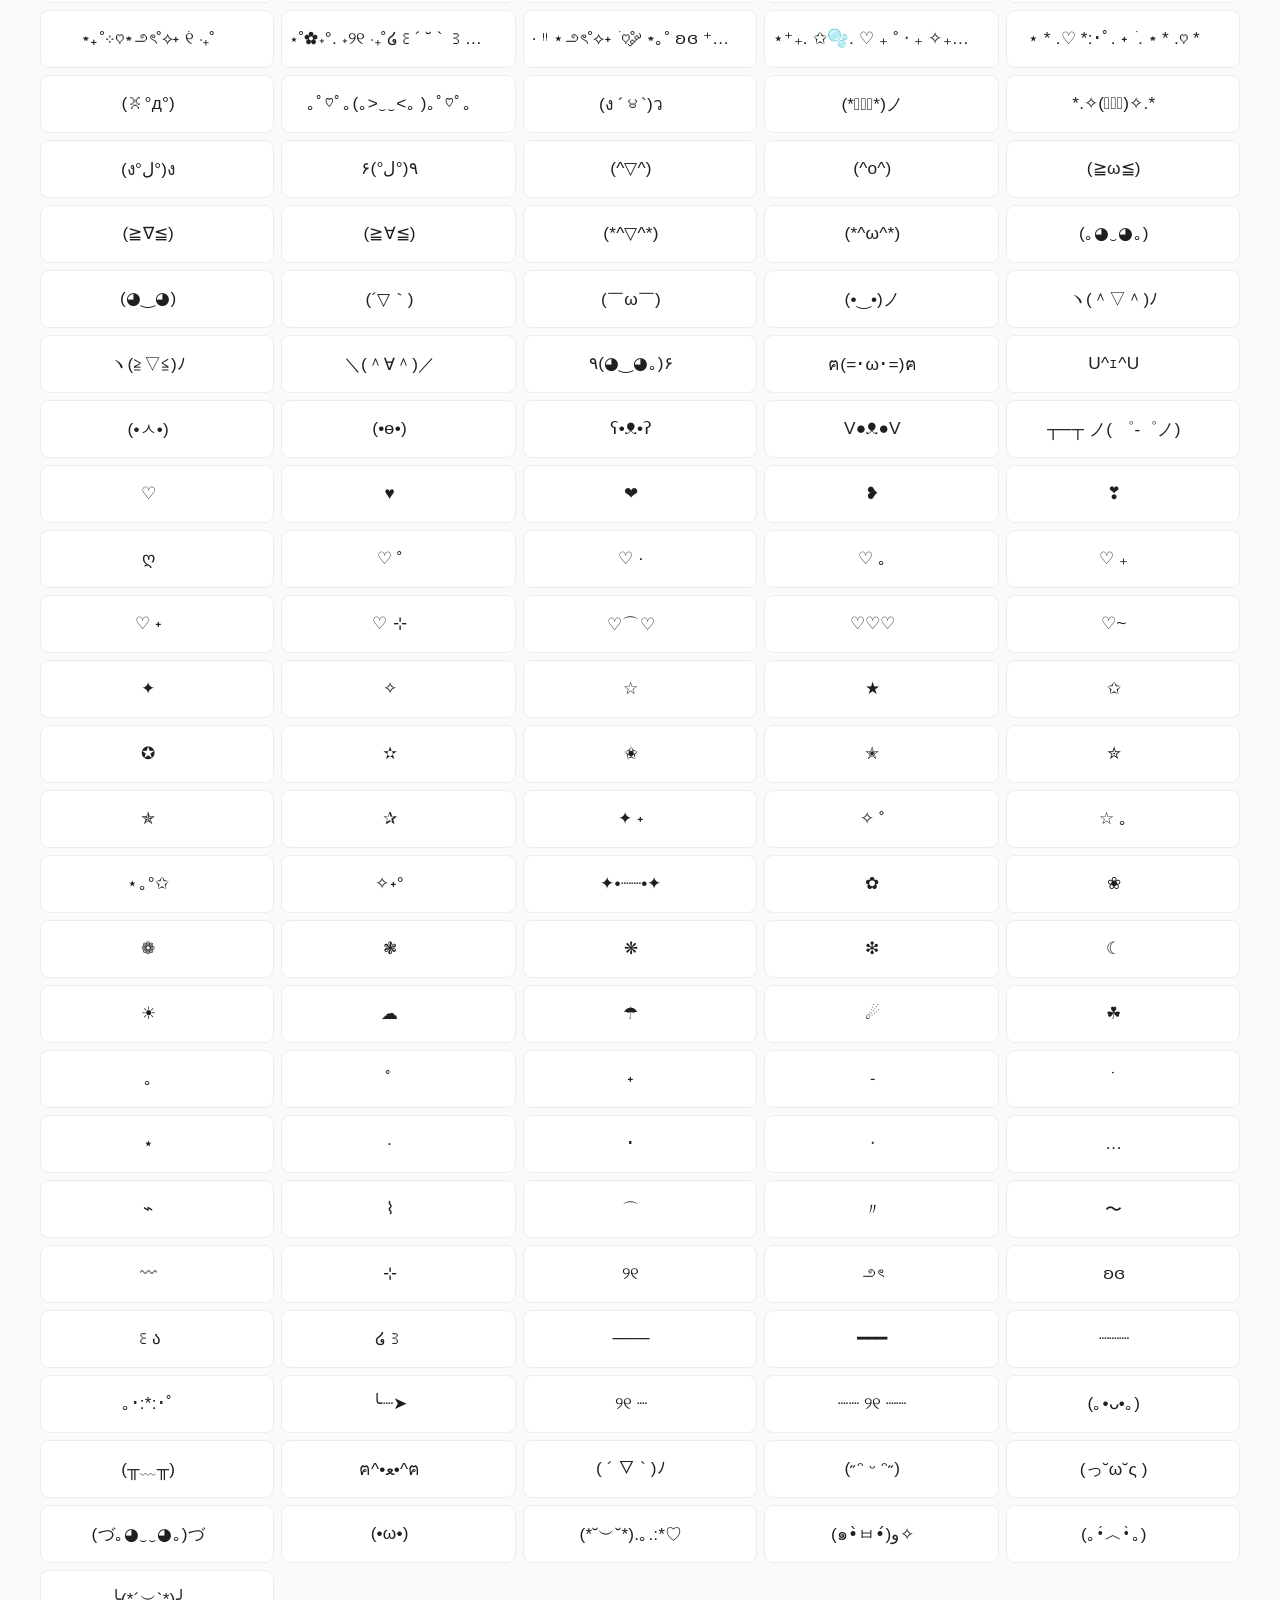
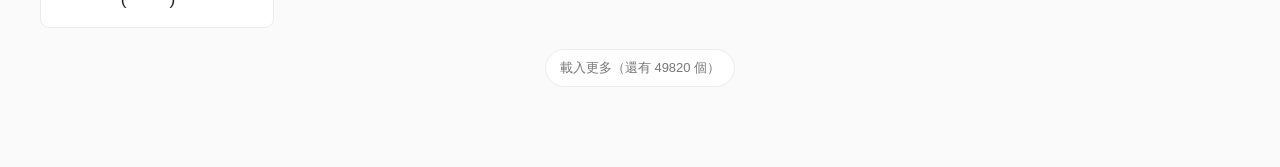
==== commit fad174a9: "Refresh symbol pack version" ====
--- a/index.html
+++ b/index.html
@@ -11,7 +11,7 @@
     <link rel="icon" href="./favicon.svg" type="image/svg+xml" />
     <link rel="manifest" href="./manifest.webmanifest" />
     <title>顏文字 · Kaomoji</title>
-    <link rel="stylesheet" href="./styles.css?v=20260801-stable-picks" />
+    <link rel="stylesheet" href="./styles.css?v=20260801-apple-safe" />
   </head>
   <body>
     <header class="site-header">
@@ -94,12 +94,14 @@
       <p id="detail-name" class="detail-name"></p>
       <div id="detail-tags" class="detail-tags"></div>
       <div class="detail-actions">
-        <button id="detail-copy" type="button">複製</button>
+        <button id="detail-copy" type="button">複製顯示版</button>
+        <button id="detail-copy-original" type="button">複製原版</button>
+        <button id="detail-copy-safe" type="button" hidden>複製 Apple 安全版</button>
         <button id="detail-share" type="button">分享連結</button>
       </div>
       <div><p class="dialog-kicker">相似顏文字</p><div id="similar-kaomojis" class="similar-kaomojis"></div></div>
     </dialog>
 
-    <script src="./script.js?v=20260801-stable-picks"></script>
+    <script src="./script.js?v=20260801-apple-safe"></script>
   </body>
 </html>
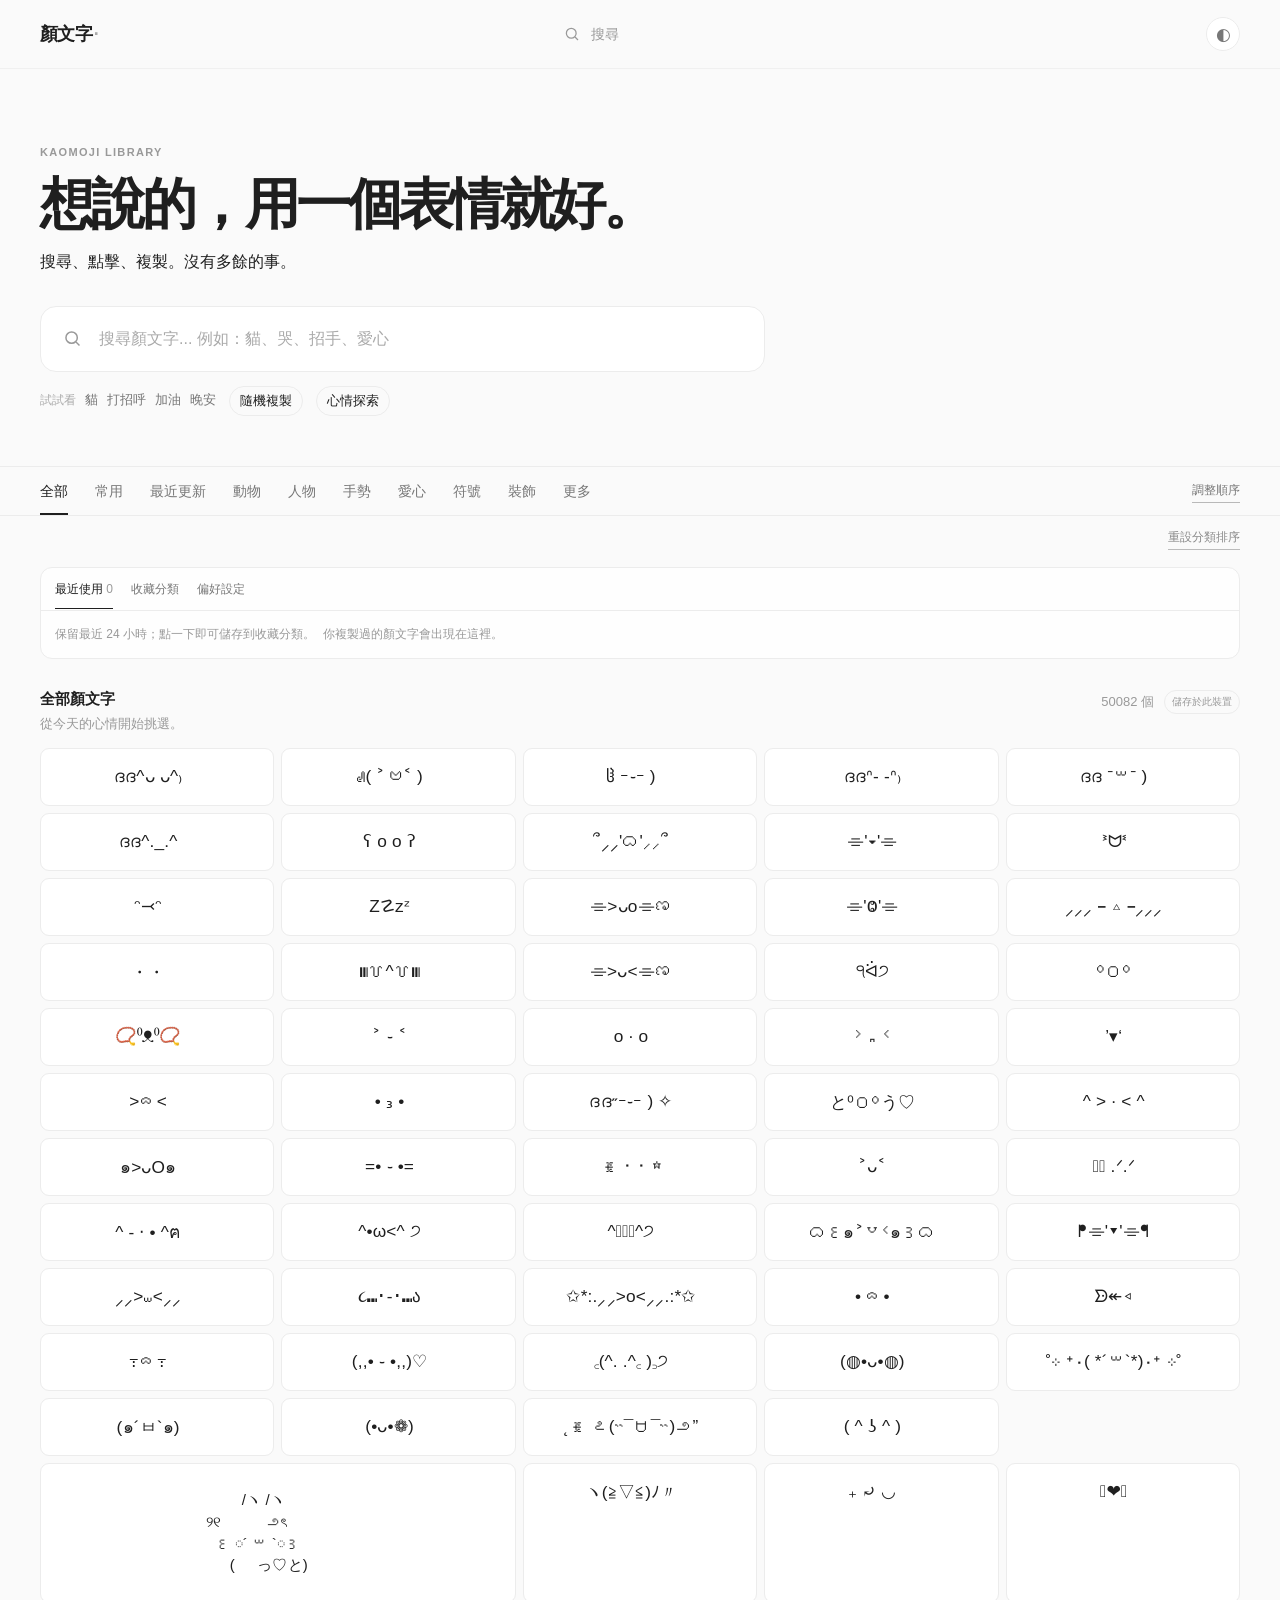
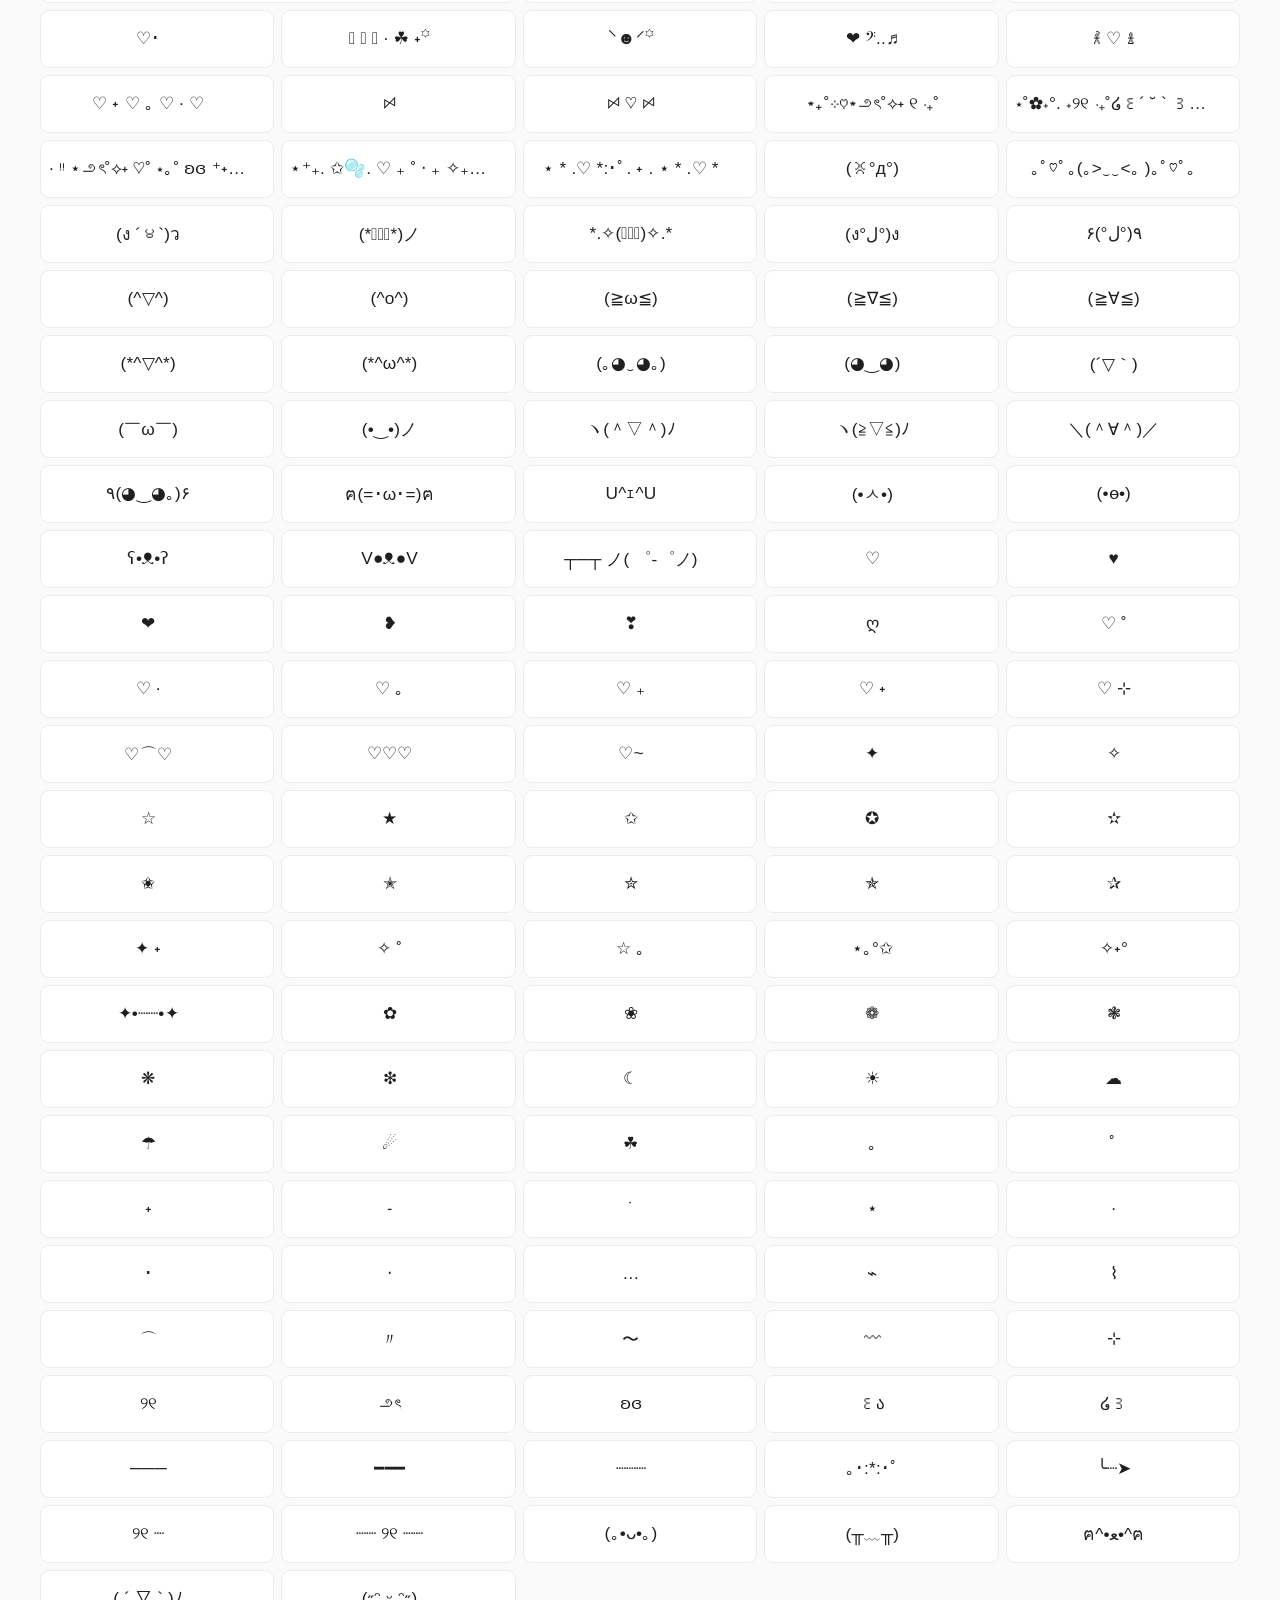
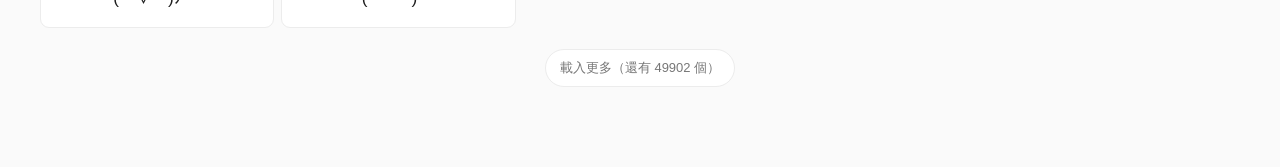
==== commit 4b350d52: "Redesign personal tools panel" ====
--- a/index.html
+++ b/index.html
@@ -11,7 +11,7 @@
     <link rel="icon" href="./favicon.svg" type="image/svg+xml" />
     <link rel="manifest" href="./manifest.webmanifest" />
     <title>顏文字 · Kaomoji</title>
-    <link rel="stylesheet" href="./styles.css?v=20260801-apple-safe" />
+    <link rel="stylesheet" href="./styles.css?v=20260801-personal-tools" />
   </head>
   <body>
     <header class="site-header">
@@ -52,9 +52,9 @@
 
       <section class="personal-tools" aria-label="我的工具">
         <div class="tool-tabs" role="tablist" aria-label="個人顏文字">
-          <button type="button" class="tool-tab active" data-personal-view="frequent">常用</button>
-          <button type="button" class="tool-tab" data-personal-view="collections">收藏資料夾</button>
-          <button type="button" class="tool-tab" data-personal-view="clipboard">暫存板 <span id="clipboard-count">0</span></button>
+          <button type="button" class="tool-tab active" data-personal-view="recent">最近使用 <span id="recent-count">0</span></button>
+          <button type="button" class="tool-tab" data-personal-view="collections">收藏分類</button>
+          <button type="button" class="tool-tab" data-personal-view="preferences">偏好設定</button>
         </div>
         <div id="personal-panel" class="personal-panel"></div>
       </section>
@@ -97,11 +97,13 @@
         <button id="detail-copy" type="button">複製顯示版</button>
         <button id="detail-copy-original" type="button">複製原版</button>
         <button id="detail-copy-safe" type="button" hidden>複製 Apple 安全版</button>
+        <button id="detail-save" type="button">儲存到收藏分類</button>
         <button id="detail-share" type="button">分享連結</button>
       </div>
       <div><p class="dialog-kicker">相似顏文字</p><div id="similar-kaomojis" class="similar-kaomojis"></div></div>
     </dialog>
 
-    <script src="./script.js?v=20260801-apple-safe"></script>
+    <script src="./dcard-originals.js?v=20260801-dcard-full"></script>
+    <script src="./script.js?v=20260801-personal-tools"></script>
   </body>
 </html>
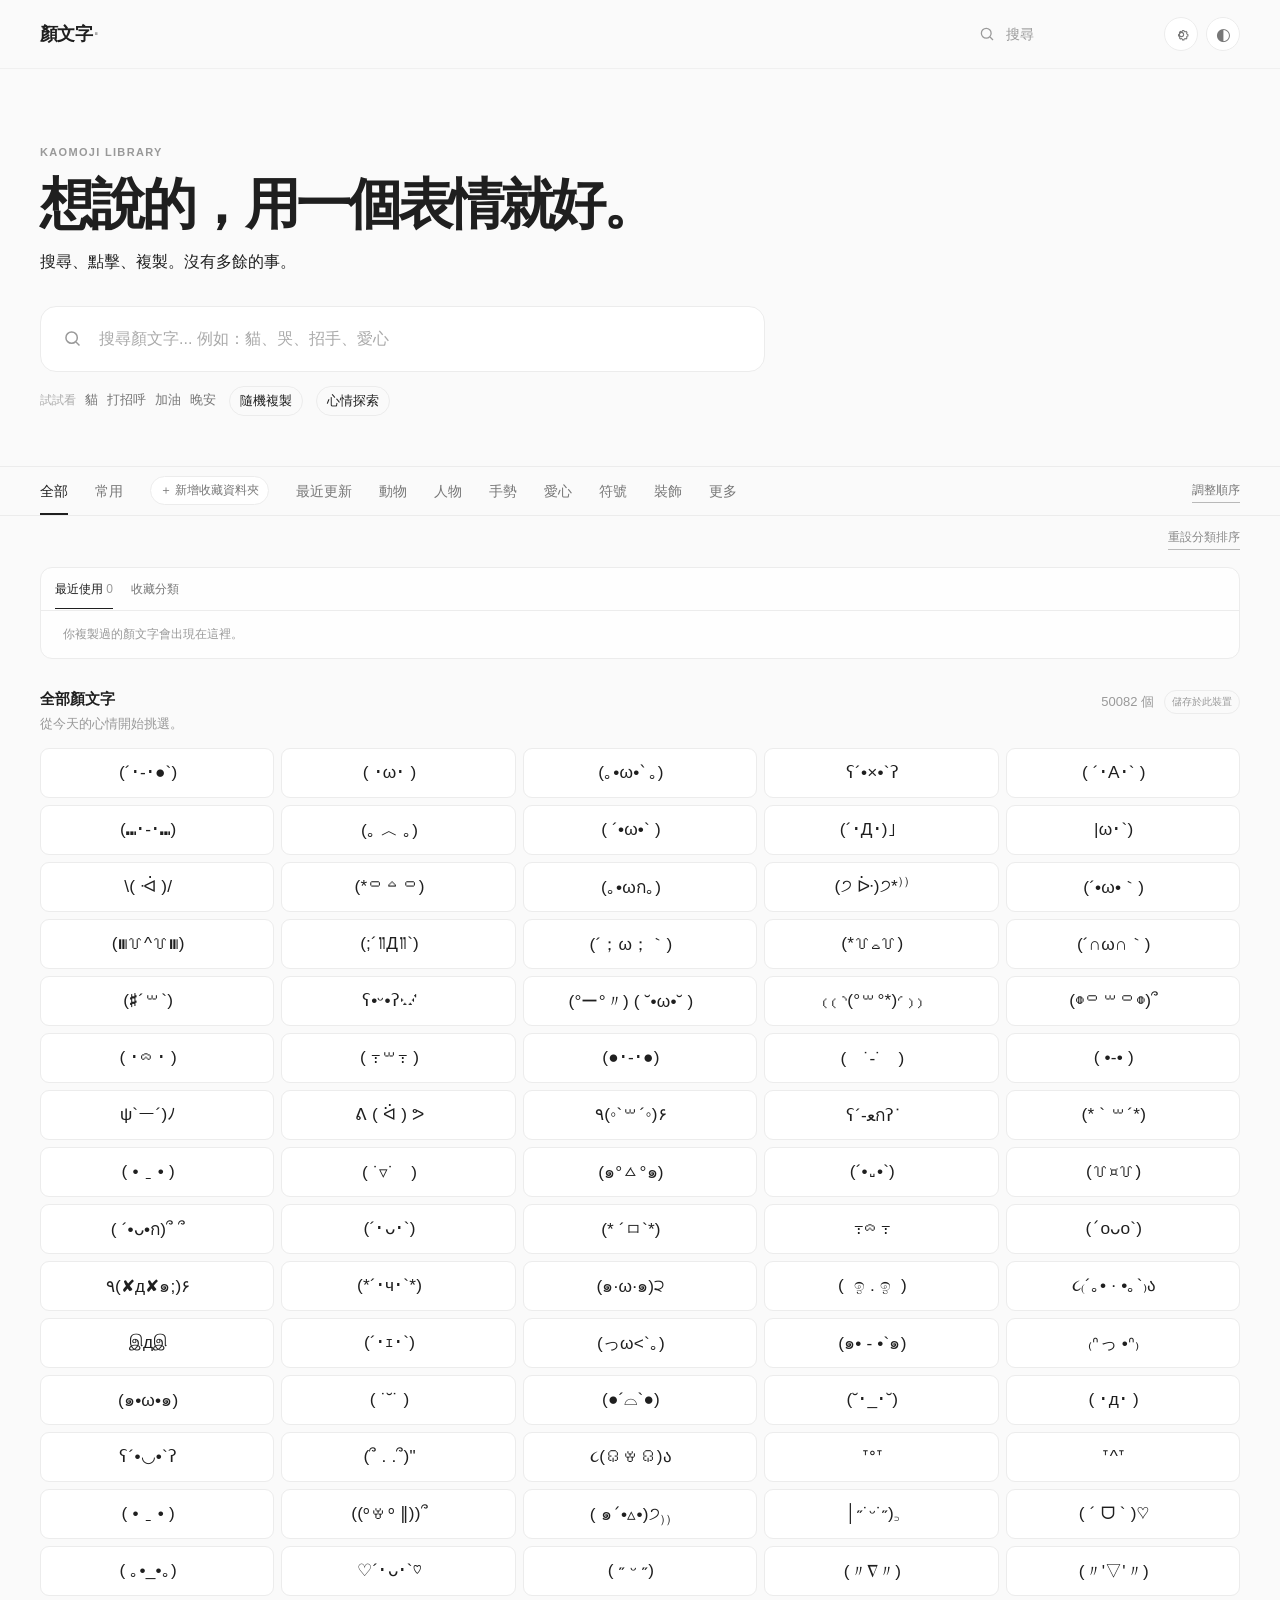
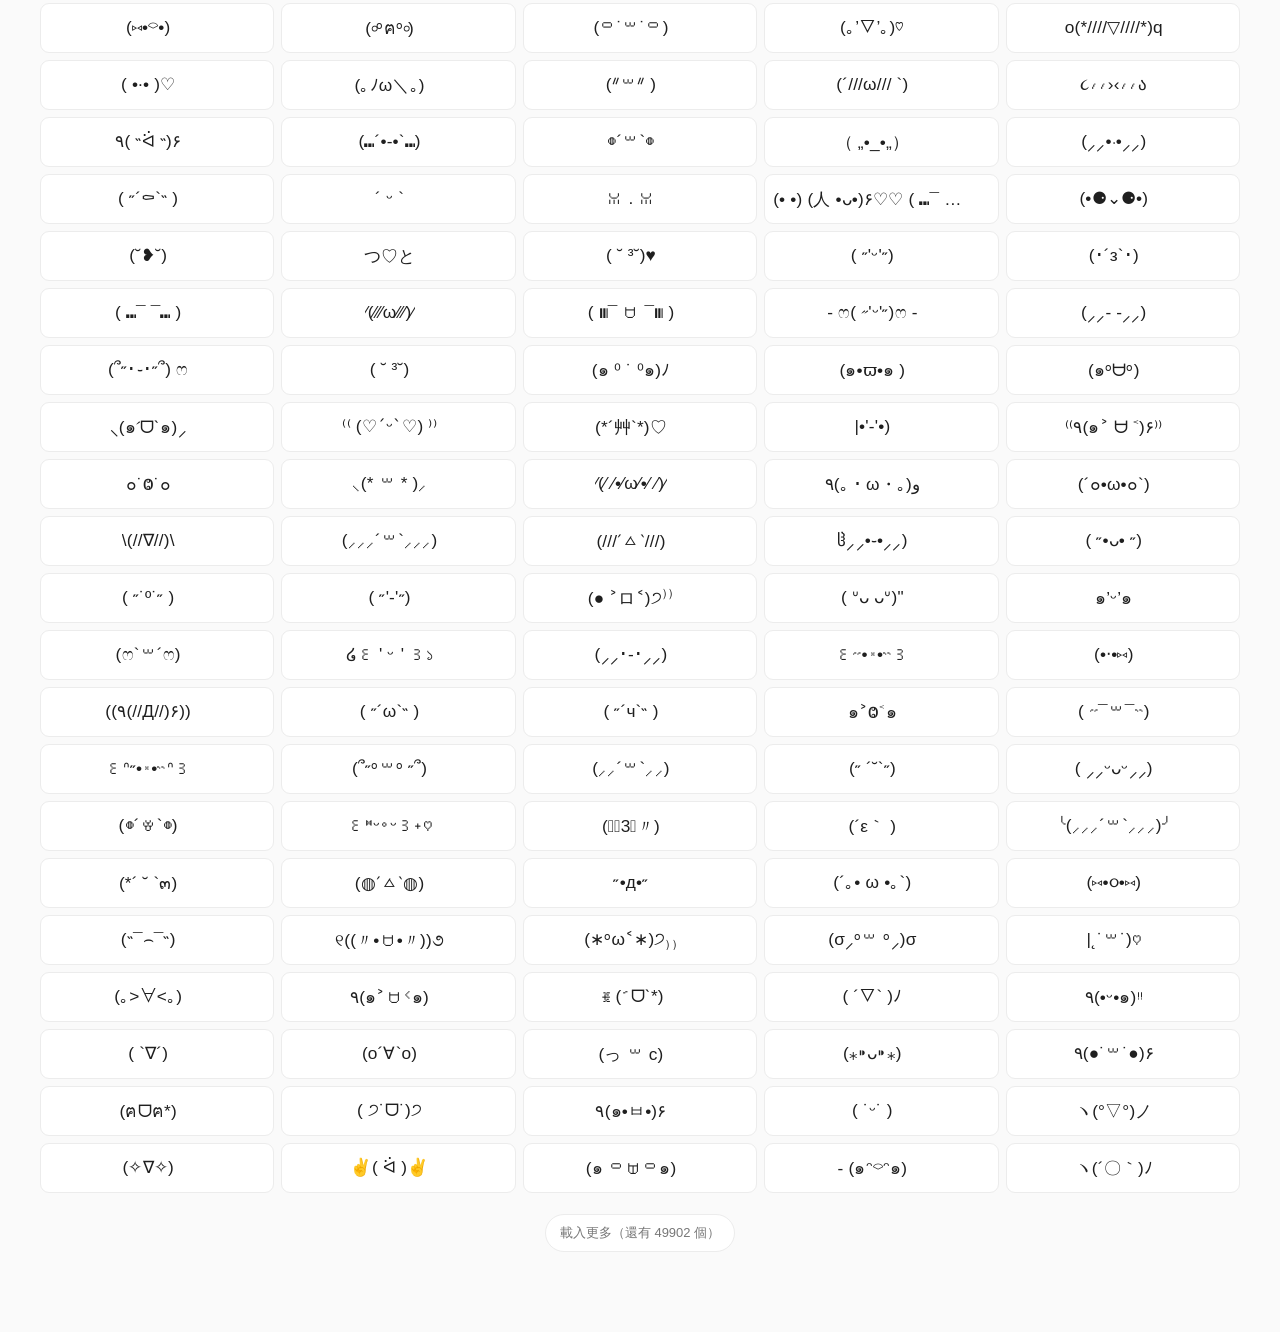
==== commit ddda507a: "Refresh website for collection shortcut" ====
--- a/index.html
+++ b/index.html
@@ -11,17 +11,26 @@
     <link rel="icon" href="./favicon.svg" type="image/svg+xml" />
     <link rel="manifest" href="./manifest.webmanifest" />
     <title>顏文字 · Kaomoji</title>
-    <link rel="stylesheet" href="./styles.css?v=20260801-personal-tools" />
+    <link rel="stylesheet" href="./styles.css?v=20260801-compact-cards" />
   </head>
   <body>
     <header class="site-header">
       <div class="header-content">
         <a class="logo" href="#top" aria-label="顏文字首頁">顏文字<span>·</span></a>
-        <label class="header-search" for="search-input">
-          <svg viewBox="0 0 24 24" aria-hidden="true"><circle cx="11" cy="11" r="6.5"></circle><path d="m16 16 4 4"></path></svg>
-          <input id="search-input" type="search" placeholder="搜尋" autocomplete="off" />
-        </label>
-        <button id="theme-toggle" class="theme-toggle" type="button" aria-label="切換深色模式" title="切換深色模式">◐</button>
+        <div class="header-actions">
+          <label class="header-search" for="search-input">
+            <svg viewBox="0 0 24 24" aria-hidden="true"><circle cx="11" cy="11" r="6.5"></circle><path d="m16 16 4 4"></path></svg>
+            <input id="search-input" type="search" placeholder="搜尋" autocomplete="off" />
+          </label>
+          <button id="settings-toggle" class="header-icon-button" type="button" aria-label="偏好設定" title="偏好設定" aria-expanded="false" aria-controls="settings-panel">
+            <svg viewBox="0 0 24 24" aria-hidden="true"><circle cx="12" cy="12" r="3"></circle><path d="M19.4 15a1.7 1.7 0 0 0 .34 1.88l.06.06-1.42 1.42-.06-.06a1.7 1.7 0 0 0-1.88-.34 1.7 1.7 0 0 0-1 1.55v.09h-2v-.09a1.7 1.7 0 0 0-1-1.55 1.7 1.7 0 0 0-1.88.34l-.06.06-1.42-1.42.06-.06A1.7 1.7 0 0 0 9.48 15a1.7 1.7 0 0 0-1.55-1H7.8v-2h.13a1.7 1.7 0 0 0 1.55-1 1.7 1.7 0 0 0-.34-1.88l-.06-.06L10.5 7.64l.06.06a1.7 1.7 0 0 0 1.88.34 1.7 1.7 0 0 0 1-1.55V6.4h2v.09a1.7 1.7 0 0 0 1 1.55 1.7 1.7 0 0 0 1.88-.34l.06-.06 1.42 1.42-.06.06A1.7 1.7 0 0 0 19.4 11a1.7 1.7 0 0 0 1.55 1h.13v2h-.13a1.7 1.7 0 0 0-1.55 1Z"></path></svg>
+          </button>
+          <button id="theme-toggle" class="theme-toggle" type="button" aria-label="切換深色模式" title="切換深色模式">◐</button>
+          <div id="settings-panel" class="settings-panel" hidden>
+            <p>偏好設定</p><span>最近使用保留時間</span>
+            <div id="retention-options" class="retention-options"></div>
+          </div>
+        </div>
       </div>
     </header>
 
@@ -54,7 +63,6 @@
         <div class="tool-tabs" role="tablist" aria-label="個人顏文字">
           <button type="button" class="tool-tab active" data-personal-view="recent">最近使用 <span id="recent-count">0</span></button>
           <button type="button" class="tool-tab" data-personal-view="collections">收藏分類</button>
-          <button type="button" class="tool-tab" data-personal-view="preferences">偏好設定</button>
         </div>
         <div id="personal-panel" class="personal-panel"></div>
       </section>
@@ -104,6 +112,6 @@
     </dialog>
 
     <script src="./dcard-originals.js?v=20260801-dcard-full"></script>
-    <script src="./script.js?v=20260801-personal-tools"></script>
+    <script src="./script.js?v=20260802-collection-shortcut"></script>
   </body>
 </html>
--- a/styles.css
+++ b/styles.css
@@ -39,6 +39,7 @@
 }
 .header-content, .main-content { width: min(1200px, calc(100% - 40px)); margin: 0 auto; }
 .header-content { height: 68px; display: flex; align-items: center; justify-content: space-between; gap: 38px; }
+.header-actions { position: relative; display: flex; align-items: center; gap: 8px; }
 .logo { flex: 0 0 auto; color: var(--text); font-size: 18px; font-weight: 680; letter-spacing: -.04em; text-decoration: none; }
 .logo span { color: #aaa; padding-left: 2px; }
 .header-search { height: 36px; display: flex; align-items: center; gap: 8px; width: 178px; color: #999; }
@@ -47,6 +48,16 @@
 .header-search input::placeholder { color: #999; }
 .theme-toggle { display: grid; place-items: center; width: 34px; height: 34px; flex: none; border: 1px solid var(--border); border-radius: 50%; background: var(--surface); color: var(--muted); font-size: 17px; transition: 200ms ease-out; }
 .theme-toggle:hover { color: var(--text); border-color: var(--muted); }
+.header-icon-button { display: grid; place-items: center; width: 34px; height: 34px; flex: none; border: 1px solid var(--border); border-radius: 50%; background: var(--surface); color: var(--muted); transition: 200ms ease-out; }
+.header-icon-button:hover, .header-icon-button[aria-expanded="true"] { color: var(--text); border-color: var(--muted); }
+.header-icon-button svg { width: 17px; height: 17px; fill: none; stroke: currentColor; stroke-width: 1.5; stroke-linecap: round; stroke-linejoin: round; }
+.settings-panel { position: absolute; z-index: 30; top: 44px; right: 42px; width: min(300px, calc(100vw - 32px)); padding: 15px; border: 1px solid var(--border); border-radius: 12px; background: var(--surface); box-shadow: 0 16px 45px rgba(0,0,0,.12); }
+.settings-panel[hidden] { display: none; }
+.settings-panel p { margin: 0 0 12px; color: var(--text); font-size: 14px; font-weight: 650; }
+.settings-panel > span { display: block; margin-bottom: 8px; color: var(--muted); font-size: 12px; }
+.retention-options { display: flex; flex-wrap: wrap; gap: 6px; }
+.retention-options button { border: 1px solid var(--border); border-radius: 99px; background: transparent; padding: 6px 9px; color: var(--muted); font-size: 12px; }
+.retention-options button:hover, .retention-options button.active { border-color: var(--text); color: var(--text); }
 
 .intro { padding: 77px 0 50px; max-width: 725px; }
 .eyebrow { margin: 0 0 16px; color: #999; font-size: 11px; font-weight: 650; letter-spacing: .12em; }
@@ -75,6 +86,8 @@
 .categories::-webkit-scrollbar { display: none; }
 .category-button { position: relative; display: inline-flex; align-items: center; gap: 5px; flex: none; border: 0; background: transparent; color: var(--muted); padding: 16px 0 14px; font-size: 14px; transition: color 200ms ease-out; }
 .category-button:hover, .category-button.active { color: var(--text); }
+.category-add-collection { flex: none; align-self: center; border: 1px solid var(--border); border-radius: 999px; background: var(--surface); padding: 5px 9px; color: var(--muted); font-size: 12px; transition: 200ms ease-out; }
+.category-add-collection:hover { border-color: var(--text); color: var(--text); }
 .category-button.active::after { content: ""; position: absolute; height: 1.5px; background: var(--text); inset: auto 0 0; }
 .category-button { touch-action: pan-x; }
 .category-button.dragging { opacity: .35; }
@@ -102,10 +115,16 @@
 .personal-panel { min-height: 47px; display: flex; align-items: center; gap: 8px; padding: 8px 14px; overflow-x: auto; scrollbar-width: none; }
 .personal-panel::-webkit-scrollbar { display: none; }
 .personal-panel p { margin: 0; color: #999; font-size: 12px; }
+.personal-panel .recent-hint { max-width: 0; overflow: hidden; opacity: 0; white-space: nowrap; transition: max-width 180ms ease-out, opacity 180ms ease-out; }
+.personal-panel:hover .recent-hint { max-width: 310px; opacity: 1; transition-delay: 4s; }
 .personal-panel button, .collection-chip { flex: none; border: 1px solid var(--border); border-radius: 99px; background: var(--surface); padding: 6px 10px; color: var(--muted); font-size: 12px; }
 .personal-panel button:hover, .collection-chip:hover { border-color: var(--text); color: var(--text); }
 .personal-panel .primary-tool { border-color: var(--text); color: var(--text); }
 .personal-panel .danger-tool { color: #c87079; }
+.collection-group { display: inline-flex; align-items: center; gap: 3px; padding: 2px; border: 1px solid var(--border); border-radius: 99px; background: color-mix(in srgb, var(--surface) 88%, transparent); }
+.collection-group .collection-chip { border: 0; }
+.personal-panel .collection-action { min-width: 24px; border: 0; padding: 4px 6px; color: #999; }
+.personal-panel .recent-chip { max-width: 170px; overflow: hidden; text-overflow: ellipsis; white-space: nowrap; }
 
 .list-section { padding: 31px 0 76px; }
 .list-heading { display: flex; justify-content: space-between; align-items: flex-start; min-height: 34px; margin-bottom: 15px; }
@@ -117,14 +136,14 @@
 .kaomoji-list { display: grid; grid-template-columns: repeat(5, minmax(0, 1fr)); gap: 7px; }
 .load-more-button { grid-column: 1 / -1; justify-self: center; margin: 14px 0 4px; border: 1px solid var(--border); border-radius: 999px; background: var(--surface); padding: 9px 14px; color: var(--muted); font-size: 13px; transition: border-color 200ms ease-out, color 200ms ease-out; }
 .load-more-button:hover { border-color: var(--text); color: var(--text); }
-.kaomoji-row { position: relative; min-width: 0; min-height: 56px; border: 1px solid var(--border); border-radius: 9px; background: var(--surface); overflow: hidden; transition: box-shadow 200ms ease-out, transform 200ms ease-out, border-color 200ms ease-out; }
+.kaomoji-row { position: relative; min-width: 0; min-height: 48px; border: 1px solid var(--border); border-radius: 9px; background: var(--surface); overflow: hidden; transition: box-shadow 200ms ease-out, transform 200ms ease-out, border-color 200ms ease-out; }
 .kaomoji-row:hover { border-color: rgba(120,120,120,.24); background: rgba(255,255,255,.58); box-shadow: 0 7px 18px rgba(0,0,0,.045); backdrop-filter: blur(13px) saturate(1.15); -webkit-backdrop-filter: blur(13px) saturate(1.15); transform: translateY(-1px); }
-.kaomoji-copy { width: 100%; min-height: 56px; display: grid; place-items: center; border: 0; background: transparent; color: var(--text); padding: 8px 26px 8px 8px; text-align: center; transition: background 200ms ease-out; }
+.kaomoji-copy { width: 100%; min-height: 48px; display: grid; place-items: center; border: 0; background: transparent; color: var(--text); padding: 5px 26px 5px 8px; text-align: center; transition: background 200ms ease-out; }
 .kaomoji-copy:hover { background: #fdfdfd; }
 .kaomoji-main { max-width: 100%; overflow: hidden; font-size: clamp(15px, 1.35vw, 19px); letter-spacing: .01em; text-overflow: ellipsis; white-space: nowrap; }
-.kaomoji-row.multiline { grid-column: span 2; min-height: 138px; }
-.kaomoji-row.multiline .kaomoji-copy { min-height: 138px; padding: 12px 30px 12px 12px; }
-.kaomoji-row.multiline .kaomoji-main { overflow: visible; font-size: 15px; line-height: 1.45; text-overflow: clip; white-space: pre; }
+.kaomoji-row.multiline { grid-column: span 2; min-height: 96px; }
+.kaomoji-row.multiline .kaomoji-copy { min-height: 96px; padding: 7px 30px 7px 12px; }
+.kaomoji-row.multiline .kaomoji-main { overflow: visible; font-size: 14px; line-height: 1.25; text-overflow: clip; white-space: pre; }
 .kaomoji-tags { display: none; }
 .kaomoji-row:hover .kaomoji-copy { color: var(--text); }
 .kaomoji-row:hover .kaomoji-text { display: none; }
@@ -163,7 +182,7 @@
 .detail-name { margin: 13px 0 10px; color: var(--muted); font-size: 13px; }
 .detail-tags { display: flex; flex-wrap: wrap; gap: 6px; }
 .detail-tags span { border-radius: 99px; background: var(--soft); padding: 5px 8px; color: var(--muted); font-size: 11px; }
-.detail-actions { display: flex; gap: 8px; margin: 20px 0 25px; }
+.detail-actions { display: flex; flex-wrap: wrap; gap: 8px; margin: 20px 0 25px; }
 .detail-actions button { border: 1px solid var(--border); border-radius: 9px; background: var(--surface); padding: 8px 11px; color: var(--text); font-size: 13px; }
 .detail-actions button:first-child { background: var(--text); color: var(--surface); }
 .similar-kaomojis { display: flex; flex-wrap: wrap; gap: 7px; }
@@ -187,8 +206,8 @@
   .category-button { padding-top: 14px; padding-bottom: 13px; }
   .list-section { padding-top: 25px; }
   .kaomoji-list { grid-template-columns: repeat(2, minmax(0, 1fr)); gap: 7px; }
-  .kaomoji-row, .kaomoji-copy { min-height: 54px; }
-  .kaomoji-row.multiline, .kaomoji-row.multiline .kaomoji-copy { grid-column: 1 / -1; min-height: 138px; }
+  .kaomoji-row, .kaomoji-copy { min-height: 48px; }
+  .kaomoji-row.multiline, .kaomoji-row.multiline .kaomoji-copy { grid-column: 1 / -1; min-height: 96px; }
   .kaomoji-main { font-size: 17px; }
   .kaomoji-tags { display: none; }
   .favorite-button { opacity: 1; }
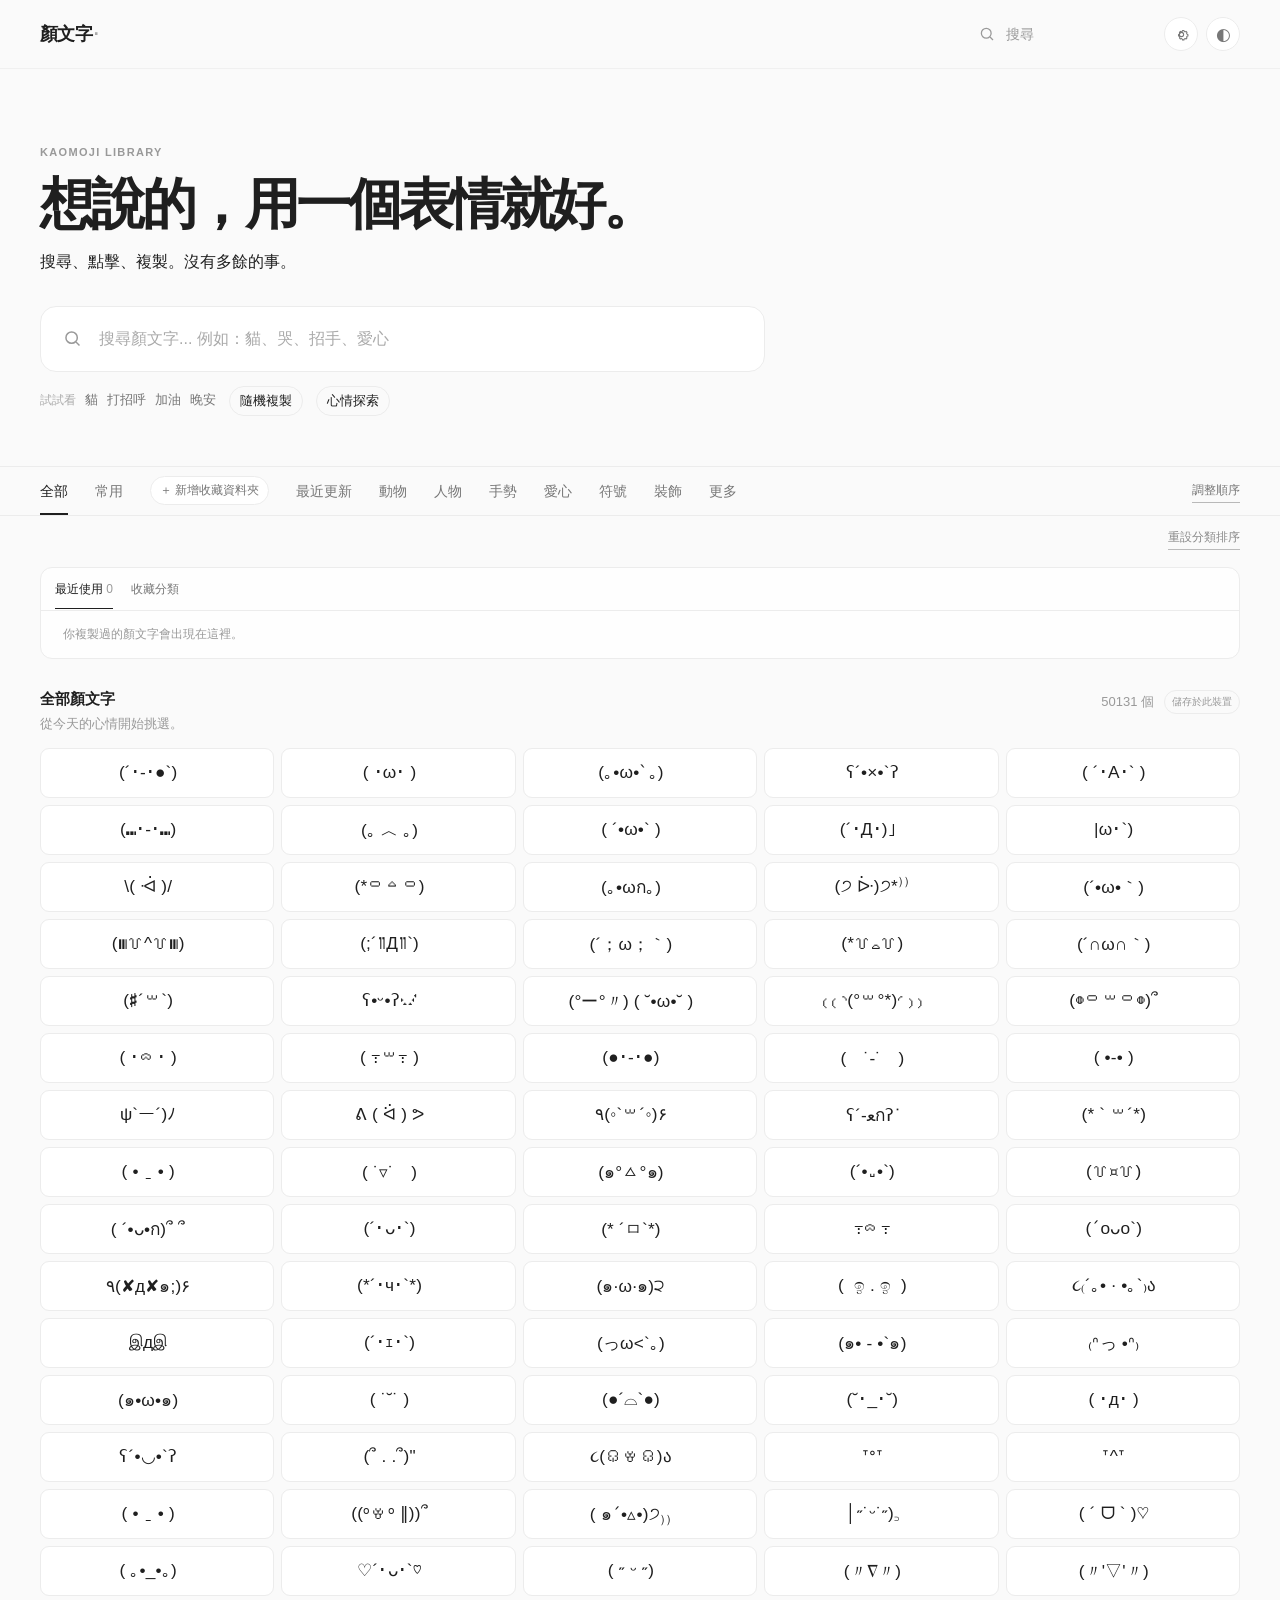
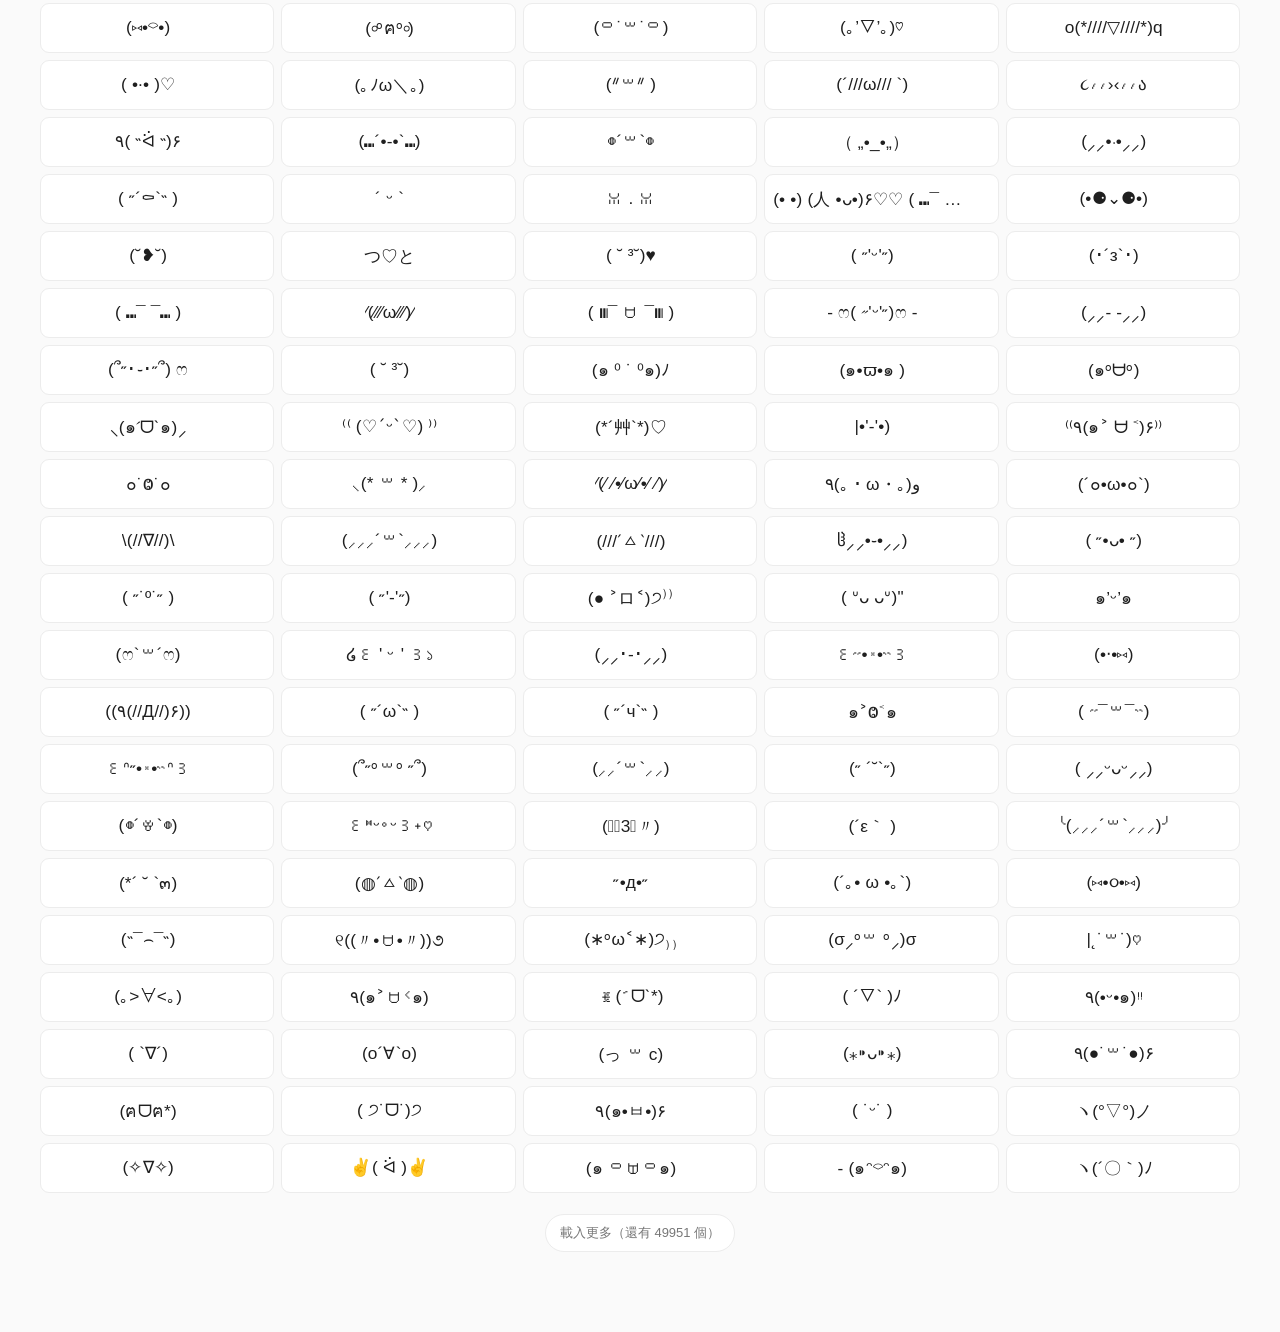
==== commit 16222e90: "Refresh multiline kaomoji script" ====
--- a/index.html
+++ b/index.html
@@ -11,7 +11,7 @@
     <link rel="icon" href="./favicon.svg" type="image/svg+xml" />
     <link rel="manifest" href="./manifest.webmanifest" />
     <title>顏文字 · Kaomoji</title>
-    <link rel="stylesheet" href="./styles.css?v=20260801-compact-cards" />
+    <link rel="stylesheet" href="./styles.css?v=20260802-compact-rabbit" />
   </head>
   <body>
     <header class="site-header">
@@ -112,6 +112,6 @@
     </dialog>
 
     <script src="./dcard-originals.js?v=20260801-dcard-full"></script>
-    <script src="./script.js?v=20260802-collection-shortcut"></script>
+    <script src="./script.js?v=20260802-multiline-collection"></script>
   </body>
 </html>
--- a/styles.css
+++ b/styles.css
@@ -141,9 +141,9 @@
 .kaomoji-copy { width: 100%; min-height: 48px; display: grid; place-items: center; border: 0; background: transparent; color: var(--text); padding: 5px 26px 5px 8px; text-align: center; transition: background 200ms ease-out; }
 .kaomoji-copy:hover { background: #fdfdfd; }
 .kaomoji-main { max-width: 100%; overflow: hidden; font-size: clamp(15px, 1.35vw, 19px); letter-spacing: .01em; text-overflow: ellipsis; white-space: nowrap; }
-.kaomoji-row.multiline { grid-column: span 2; min-height: 96px; }
-.kaomoji-row.multiline .kaomoji-copy { min-height: 96px; padding: 7px 30px 7px 12px; }
-.kaomoji-row.multiline .kaomoji-main { overflow: visible; font-size: 14px; line-height: 1.25; text-overflow: clip; white-space: pre; }
+.kaomoji-row.multiline { min-height: 76px; }
+.kaomoji-row.multiline .kaomoji-copy { min-height: 76px; padding: 5px 28px 5px 8px; }
+.kaomoji-row.multiline .kaomoji-main { overflow: visible; font-size: 13px; line-height: 1.08; text-overflow: clip; white-space: pre; }
 .kaomoji-tags { display: none; }
 .kaomoji-row:hover .kaomoji-copy { color: var(--text); }
 .kaomoji-row:hover .kaomoji-text { display: none; }
@@ -207,7 +207,7 @@
   .list-section { padding-top: 25px; }
   .kaomoji-list { grid-template-columns: repeat(2, minmax(0, 1fr)); gap: 7px; }
   .kaomoji-row, .kaomoji-copy { min-height: 48px; }
-  .kaomoji-row.multiline, .kaomoji-row.multiline .kaomoji-copy { grid-column: 1 / -1; min-height: 96px; }
+  .kaomoji-row.multiline, .kaomoji-row.multiline .kaomoji-copy { grid-column: auto; min-height: 76px; }
   .kaomoji-main { font-size: 17px; }
   .kaomoji-tags { display: none; }
   .favorite-button { opacity: 1; }
